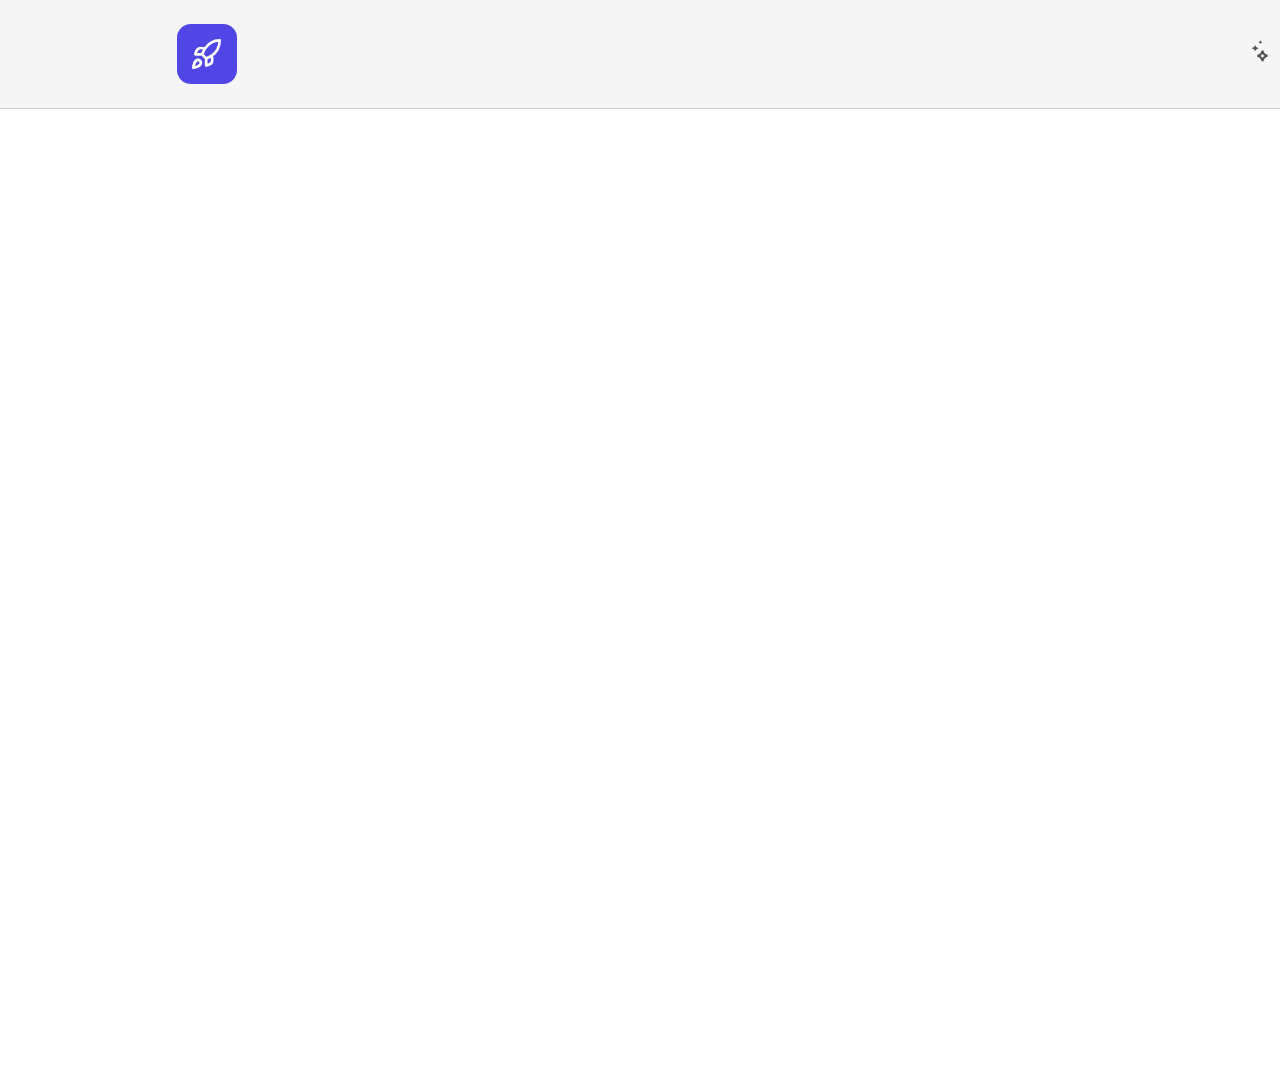
==== index.html @ d8734dab "add navbar" ====
<!DOCTYPE html>
<html lang="en">
    <head>
        <meta charset="UFT-8"/>
        <meta name="viewport" content="width=devuce-width, initial-scale=1.0"/>
        <title>launchpad</title>
        <link rel="stylesheet" href="style.css"/>
    </head>

    <body>
        <nav>
            <div class="nav-left">
                <div class="logo">
                    <img src="assets/logo.svg" alt="logo">
                </div>
            </div>
            <div class="nav-right">
                <a  href="catalog.html" class="browse-link">
                    <img src="assets/Nav icon.svg" alt="">
                   <span>Browse Courses</span></a>

                <!-- logged out -->
                <div class="nav-auth" id="nav-logged-out">
                    <button class="btn-login">Log In</button>
                    <button class="btn-signup">Sign Up</button>
                </div>

                <div class="nav-user" id="nav-logged-in">
                    <a href="#" class="enrolled-link">
                        <img src="assets/Nav icon2.svg" alt="">
                        <span> Enrolled Courses </span>
                    </a>
                    <a href="#" class="profile-icon">
                        <img src="assets/User.svg" alt="profile">
                        <span class="status-dot"></span>
                    </a>
                </div>

            </div>

        </nav>




        <script src="script.js"></script>
    </body>
</html>
---- style.css ----
@import url('https://fonts.googleapis.com/css2?family=Inter:wght@400;500;600;700&display=swap');
* {
    margin:0;
    padding:0;
    box-sizing: border-box;}

body{
    width:  1920px;
    min-height:  1080px;
    font-family: 'Inter';
}

nav {
    width: 1920px;
    background-color: #f5f5f5;
    border-bottom: 1px solid #D1D1D1;
    padding: 24px 177px;
    display: flex;
    justify-content: space-between;
    align-items: center;
    gap: 10px;
}
.nav-left .logo{
    width: 60px;
    height: 60px;
    border-radius: 14px;
    padding: 16px 17px 17px 16px;
    gap: 10px;
    display: flex;
    align-items: center;
    justify-content: center;
    background-color: #4F46E5;
}

.nav-left .logo img{
    width: 29px;
    height: 30px;
}

.nav-right{
    display: flex;
    justify-content: center;
}

.browse-link{
    display: flex;
    flex-direction: row;
    align-items: center;
    width: 220px;
    height: 56px;
    border-radius: 8px;
    padding: 15px;
    gap: 8px;
    text-decoration: none;
    line-height: 1;
}

.browse-link img{
    height: 26px;
    width: 26px;
}

.browse-link span{
    width: 156px;
    font-weight: 500;
    font-size: 20px;
    line-height: 100%;
    letter-spacing: 0%;
    color: #525252;
    white-space: nowrap;
}

.nav-auth{
    display: flex;
    flex-direction: row;
    align-items: center;
    gap: 15px;
    margin-left: 36px;
}

.btn-login {
    display: flex;
    flex-direction: row;
    align-items: center;
    justify-content: center;
    width: 114px;
    height: 60px;
    border-radius: 8px;
    border: 2px solid #958FEF;
    gap: 2px;
    background-color: transparent;
    font-weight: 500;
    font-size: 20px;
    line-height: 100%;
    letter-spacing: 0%;
    color: #4F46E5;
    cursor: pointer;
}

.btn-signup {
    display: flex;
    flex-direction: row;
    align-items: center;
    justify-content: center;
    width: 125px;
    height: 60px;
    border-radius: 8px;
    border: none;
    gap: 10px;
    background-color: #4F46E5;
    font-weight: 500;
    font-size: 20px;
    line-height: 100%;
    letter-spacing: 0%;
    color: white;
    cursor: pointer;
}

#nav-logged-in{
  display: none;
}

.nav-user{
    display: flex;
    flex-direction: row;
    align-items: center;
    gap: 36px;
    margin-left: 8px;
}

.enrolled-link{
    display: flex;
    flex-direction: row;
    align-items: center;
    width: 227px;
    height: 56px;
    border-radius: 8px;
    padding: 16px;
    gap: 8px;
    text-decoration: none;
}

.enrolled-link img{
    width: 26px;
    height: 26px;
}

.enrolled-link span{
    font-weight: 500;
    font-size: 20px;
    line-height: 100%;
    letter-spacing: 0%;
    color: #525252;
    white-space: nowrap;
}

.profile-icon{
    display: flex;
    align-items: center;
    justify-content: center;
    width: 56px;
    height: 56px;
    border-radius: 50%;
    background-color: #EEEDFC;
    position: relative;
    text-decoration: none;
    flex-shrink: 0;
    padding: 0;
}

.profile-icon img{
    width: 38px;
    height: 38px;
}

.status-dot{
    width: 15px;
    height: 15px;
    border-radius: 50%;
    background-color: #F4A316 ;
    border: 2px solid #FFFFFF;
    position: absolute;
    bottom: 0;
    right: 0;
}
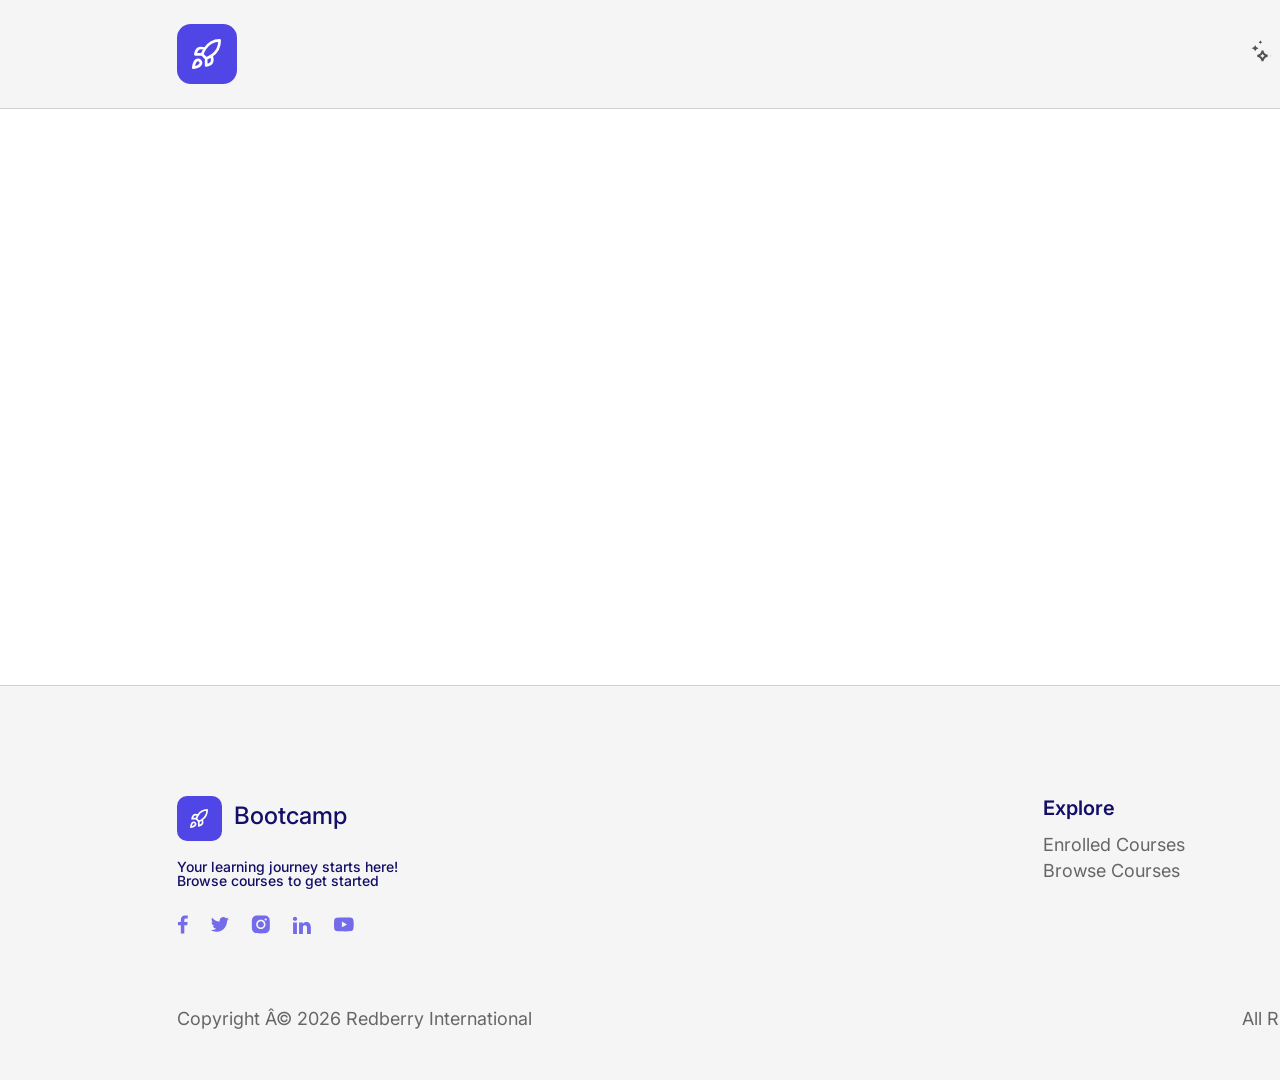
==== commit b5a42d6d: "add footer" ====
--- a/index.html
+++ b/index.html
@@ -10,9 +10,11 @@
     <body>
         <nav>
             <div class="nav-left">
-                <div class="logo">
-                    <img src="assets/logo.svg" alt="logo">
-                </div>
+                <a href="index.html">
+                    <div class="logo">
+                        <img src="assets/logo.svg" alt="logo">
+                    </div>
+                </a>
             </div>
             <div class="nav-right">
                 <a  href="catalog.html" class="browse-link">
@@ -40,6 +42,62 @@
 
         </nav>
 
+        <footer>
+            <div class="footer-wrapper">
+                <div class="footer-top">
+                    <div class="footer-brand">
+                        <div class="footer-brand-top">
+                            <div class="footer-logo">
+                                <div class="logo">
+                                    <img src="assets/logo.svg" alt="logo">
+                                </div>
+                                <span>Bootcamp</span>
+                            </div>
+                            <p>Your learning journey starts here!<br>Browse courses to get started</p>
+                        </div>
+                        <div class="footer-socials">
+                            <a href="#"><img src="assets/Facebook.svg" alt="facebook"></a>
+                            <a href="#"><img src="assets/Twitter.svg" alt="twitter"></a>
+                            <a href="#"><img src="assets/Instagram.svg" alt="instagram"></a>
+                            <a href="#"><img src="assets/LinkedIn.svg" alt="linkedin"></a>
+                            <a href="#"><img src="assets/YouTube.svg" alt="youtube"></a>
+                        </div>
+                    </div>
+                    <div class="footer-links">
+                        <div class="footer-column">
+                            <h4>Explore</h4>
+                            <div class="footer-column-links">
+                                <a href="#">Enrolled Courses</a>
+                                <a href="catalog.html">Browse Courses</a>
+                            </div>
+                        </div>
+                        <div class="footer-column">
+                            <h4>Account</h4> 
+                            <div class="footer-column-links">
+                                <a href="#">My Profile</a>
+                            </div>
+                        </div>
+                        <div class="footer-column">
+                            <h4>Contact</h4>
+                            <div class="footer-column-info">
+                                <p><img src="assets/envelope.svg">contact@company.com</p>
+                                <p><img src="assets/phone.svg">(+995) 551 111 222</p>
+                                <p><img src="assets/location.svg">Aghmashenebeli St.115</p>
+                            </div>
+                        </div>
+                    </div> 
+                </div>
+                <div class="footer-bottom">
+                    <p class="footer-bottom-left">Copyright © 2026 Redberry International</p>
+                    <div class="footer-bottom-right">
+                        <span>All Rights Reserved</span> |
+                        <a href="#">Terms and Conditions</a> |
+                        <a href="#">Privacy Policy</a>
+                    </div>
+                </div>
+            </div>
+        </footer>
+
 
 
 
--- a/style.css
+++ b/style.css
@@ -8,6 +8,9 @@
     width:  1920px;
     min-height:  1080px;
     font-family: 'Inter';
+    display: flex;
+    flex-direction: column;
+    justify-content: space-between;
 }
 
 nav {
@@ -182,4 +185,207 @@
     position: absolute;
     bottom: 0;
     right: 0;
-}+}
+
+footer{
+    width: 1920px;
+    min-height: 334px;
+    padding: 30px 30.5px;
+    background-color: #f5f5f5;
+    display: flex;
+    flex-direction: column;
+    border-top: 1px solid #D1D1D1;
+}
+
+.footer-wrapper{
+    width: 1566px;
+    min-height: 334px;
+    padding: 80px 0 20px 0;
+    gap: 74px;
+    display: flex;
+    flex-direction: column;
+    margin: 0 auto;
+}
+
+
+
+.footer-top{
+    width: 1566px;
+    display: flex;
+    flex-direction: row;
+    justify-content: space-between;
+    align-items: flex-start;
+}
+
+.footer-brand{
+    width: 310.36px;
+    display: flex;
+    flex-direction: column;
+    gap: 24px;
+}
+
+.footer-brand-top{
+    width: 310.36px;
+    display: flex;
+    flex-direction: column;
+    gap: 16px;
+}
+
+.footer-logo{
+    display: flex;
+    flex-direction: row;
+    align-items: center;
+    width: 174px;
+    height: 45px;
+    gap: 12px;
+}
+
+.footer-logo .logo{
+    width: 45px;
+    height: 45px;
+    border-radius: 10px;
+    padding: 16px 17px 17px 16px;
+    display: flex;
+    align-items: center;
+    justify-content: center;
+    flex-shrink: 0;
+    background-color: #4F46E5;
+}
+.footer-logo .logo img{
+    width: 18.37px;
+    height: 19px;
+}
+
+.footer-logo span{
+    width: 117px;
+    height: 29px;
+    font-weight: 500;
+    font-size: 24px;
+    line-height: 100%;
+    letter-spacing: 0%;
+    color: #130E67;
+    white-space: nowrap;
+}
+
+.footer-brand-top p{
+    width: 310.36px;
+    height: 34px;
+    font-weight: 500;
+    font-size: 14px;
+    line-height: 100%;
+    letter-spacing: 0%;
+    color: #130E67;
+    display: flex;
+    align-items: center;
+}
+
+.footer-socials{
+    display: flex;
+    flex-direction: row;
+    align-items: center;
+    width: 177px;   
+    height: 19px;
+    gap: 22px;
+}
+.footer-socials a img{
+    display: block;
+}
+
+.footer-socials a:nth-child(1) img{width:11px; height: 19px;}
+.footer-socials a:nth-child(2) img{width:19px; height: 15px;}
+.footer-socials a:nth-child(3) img{width:19px; height: 19px;}
+.footer-socials a:nth-child(4) img{width:19px; height: 18px;}
+.footer-socials a:nth-child(5) img{width:21px; height: 15px;}
+
+.footer-links{
+    display: flex;
+    flex-direction: row;
+    width: 700px;
+    height: 130px;
+    gap: 120px;
+}
+
+.footer-column{
+    display: flex;
+    flex-direction: column;
+    gap: 16px;
+}
+
+.footer-column:nth-child(1) {width: 144px; height: 92px;}
+.footer-column:nth-child(2) {width: 186px; height: 62px;}
+.footer-column:nth-child(1) {width: 230px; height: 130px;}
+
+.footer-column h4{
+    font-weight: 600;
+    font-size: 20px;
+    line-height: 24px;
+    letter-spacing: 0%;
+    color: #130E67;
+}
+.footer-column-links{
+    display: flex;
+    flex-direction: column;
+    gap: 8px;
+}
+.footer-column a{
+    font-weight: 400;
+    font-size: 18px;
+    line-height: 100%;
+    letter-spacing: 0%;
+    text-align: center;
+    text-decoration: none;
+    color: #666666;
+    display: flex;
+    white-space: nowrap;
+}
+.footer-column-info{
+    display: flex;
+    flex-direction: column;
+    gap: 10px;
+}
+.footer-column-info p{
+    display: flex;
+    flex-direction: row;
+    align-items: center;
+    gap: 6px;
+    font-weight: 400;
+    font-size: 18px;
+    line-height: 100%;
+    letter-spacing: 0%;
+    color: #666666;
+}
+.footer-column-info p:nth-child(1) img{width: 24px; height: 24px;}
+.footer-column-info p:nth-child(2) img{width: 22px; height: 22px;}
+.footer-column-info p:nth-child(3) img{width: 24px; height: 24px;}
+
+.footer-bottom{
+    width: 1566px;
+    height: 22px;
+    display: flex;
+    flex-direction: row;
+    justify-content: space-between;
+    align-items: center;
+}
+
+.footer-bottom-left{
+    width: 601.41px;
+    height: 22px;
+    font-weight: 400;
+    font-size: 18px;
+    letter-spacing: 0%;
+    color: #666666;
+}
+.footer-bottom-right{
+    width: 859.16px;
+    height: 22px;
+    font-weight: 400;
+    font-size: 18px;
+    letter-spacing: 0%;
+    color: #666666;
+    text-align: right;
+    padding-right: 10px;
+}
+.footer-bottom-right a{
+    color: #4F46E5;
+    text-decoration: none;
+}
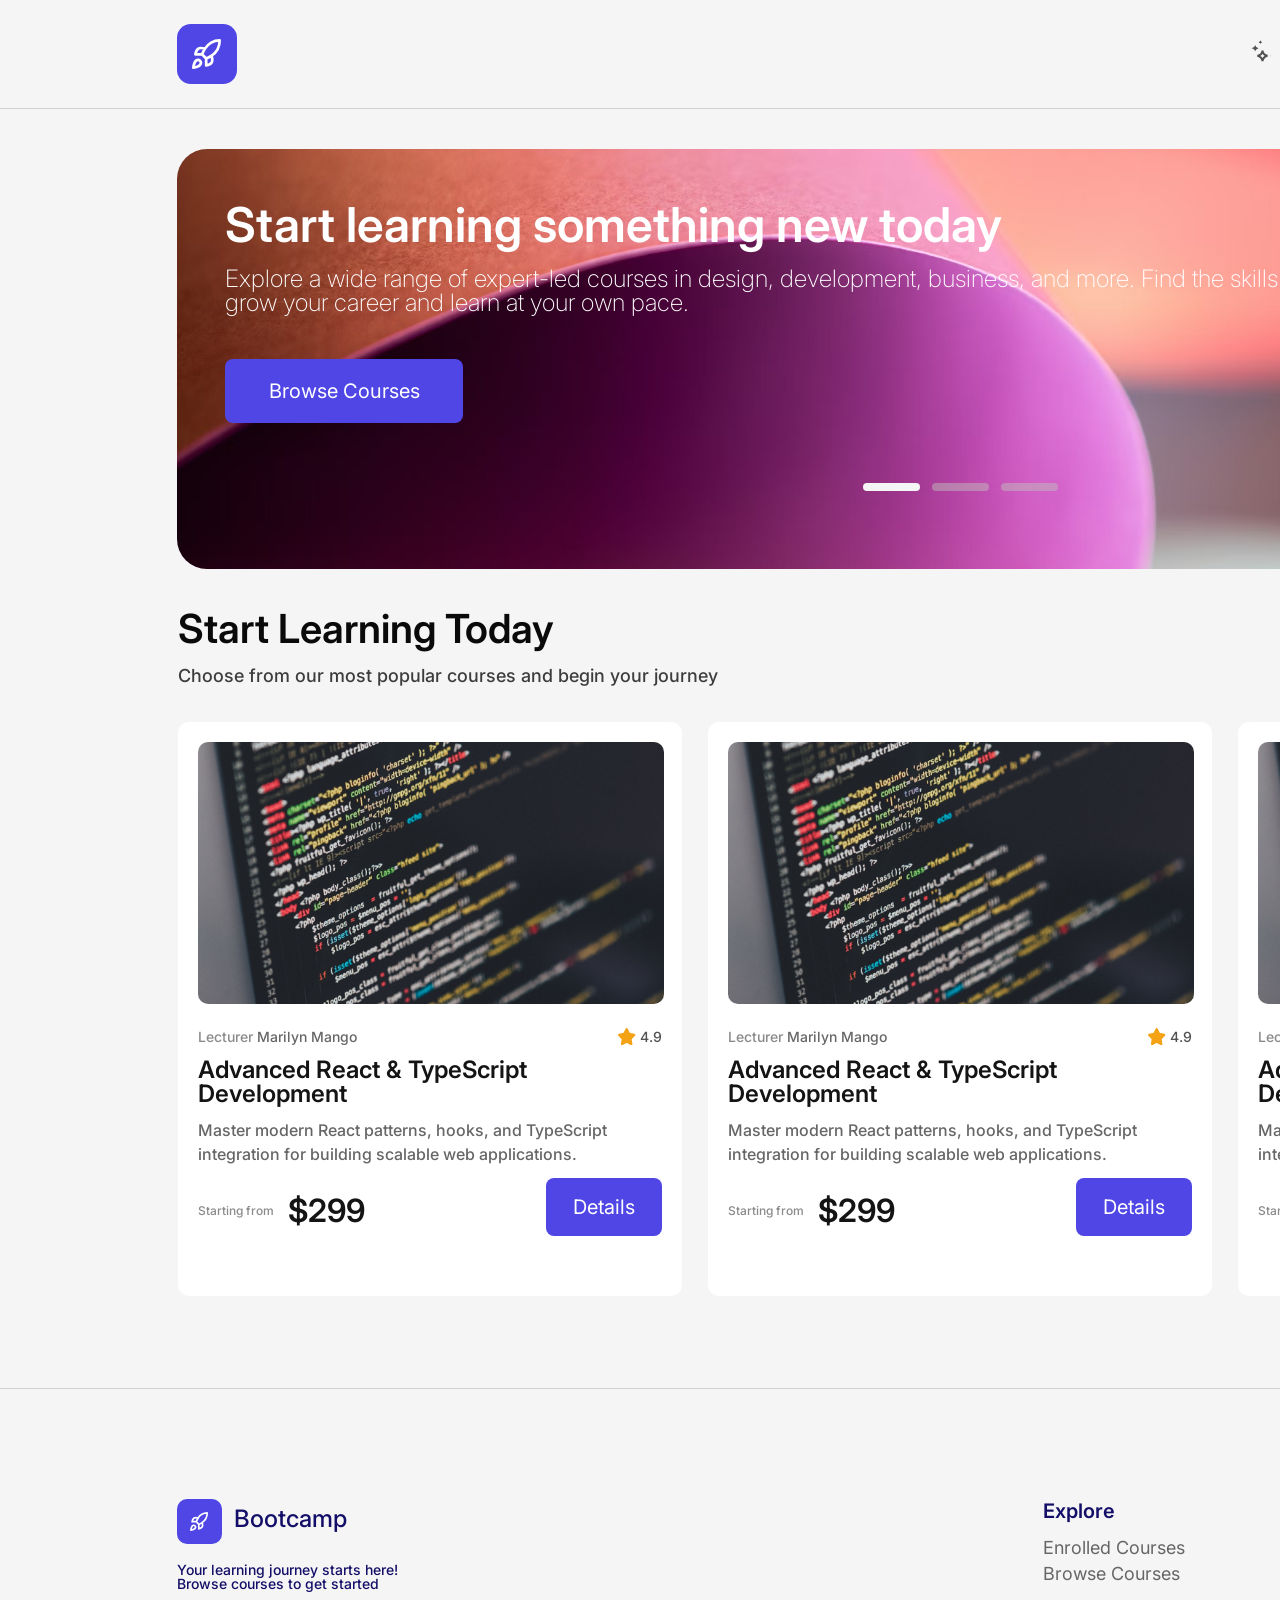
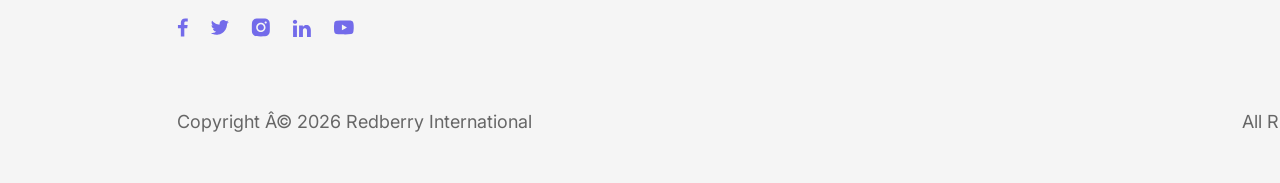
==== commit 8d9dfb48: "add hero slider and course cards" ====
--- a/index.html
+++ b/index.html
@@ -2,7 +2,7 @@
 <html lang="en">
     <head>
         <meta charset="UFT-8"/>
-        <meta name="viewport" content="width=devuce-width, initial-scale=1.0"/>
+        <meta name="viewport" content="width=device-width, initial-scale=1.0"/>
         <title>launchpad</title>
         <link rel="stylesheet" href="style.css"/>
     </head>
@@ -42,6 +42,135 @@
 
         </nav>
 
+        <main>
+            <div class="hero-slider">
+                <div class="slide active" style="background-image: url('assets/slide1.png');">
+                    <div class="slide-content">
+                        <h2>Start learning something new today</h2>
+                        <p>Explore a wide range of expert-led courses in design, development, business, and more. Find the skills you need to grow your career and learn at your own pace.</p>
+                        <a href="catalog.html" class="slide-btn">Browse Courses</a>
+                    </div>
+                </div>
+                <div class="slide" style="background-image: url('assets/slide2.png'); background-position: center 31.5%;">
+                    <div class="slide-content">
+                    <h2>Pick up where you left off</h2>
+                    <p>Your learning journey is already in progress. Continue your enrolled courses, track your progress, and stay on track toward completing your goals.</p>
+                    <a href="#" class="slide-btn">Start Learning</a>
+                </div>
+                </div>
+                <div class="slide" style="background-image: url('assets/slide3.png'); background-position: center 16%;">
+                    <div class="slide-content">
+                        <h2>Learn together, grow faster</h2>
+                        <p>Join a community of learners, connect with instructors, and stay motivated as you build new skills and advance your knowledge.</p>
+                        <a href="#" class="slide-btn" style="font-size: 24px;">Learn More</a>
+                    </div>
+                </div>
+                <div class="slider-arrows">
+                    <button class="slider-arrow left disabled">
+                        <img src="assets/ArrowleftDisabled.svg" alt="previous">
+                    </button>
+                    <button class="slider-arrow right">
+                        <img src="assets/ArrowrightActive.svg" alt="next">
+                    </button>
+                </div>
+                <div class="slider-dots">
+                    <span class="dot active"></span>
+                    <span class="dot"></span>
+                    <span class="dot"></span>
+                </div>
+            </div>
+
+            <div class="start-learning">
+                <div class="section-header">
+                    <h2>Start Learning Today</h2>
+                    <p>Choose from our most popular courses and begin your journey</p>
+                </div>
+                <div class="course-cards">
+                    <div class="course-card">
+                        <div class="course-card-image">
+                            <img src="assets/course1.jpg" alt="course">
+                        </div>
+                        <div class="course-card-info">
+                            <div class="course-card-top">
+                                <span class="course-instructor">
+                                    <span class="lecturer-label">Lecturer</span>
+                                    <span class="lecturer-name">Marilyn Mango</span>
+                                </span>
+                                <div class="course-rating">
+                                    <img src="assets/union.svg" alt="rating">
+                                    <span>4.9</span>
+                                </div>
+                            </div>
+                            <h3 class="course-title">Advanced React & TypeScript Development</h3>
+                            <p class="course-description">Master modern React patterns, hooks, and TypeScript integration for building scalable web applications.</p>
+                            <div class="course-card-bottom">
+                                <div class="course-price-wrapper">
+                                    <span class="course-price-label">Starting from</span>
+                                    <span class="course-price">$299</span>
+                                </div>
+                                <a href="course.html" class="btn-details">Details</a>
+                            </div>
+                        </div>
+                    </div>
+                    <div class="course-card">
+                        <div class="course-card-image">
+                            <img src="assets/course1.jpg" alt="course">
+                        </div>
+                        <div class="course-card-info">
+                            <div class="course-card-top">
+                                <span class="course-instructor">
+                                    <span class="lecturer-label">Lecturer</span>
+                                    <span class="lecturer-name">Marilyn Mango</span>
+                                </span>
+                                <div class="course-rating">
+                                    <img src="assets/union.svg" alt="rating">
+                                    <span>4.9</span>
+                                </div>
+                            </div>
+                            <h3 class="course-title">Advanced React & TypeScript Development</h3>
+                            <p class="course-description">Master modern React patterns, hooks, and TypeScript integration for building scalable web applications.</p>
+                            <div class="course-card-bottom">
+                                <div class="course-price-wrapper">
+                                    <span class="course-price-label">Starting from</span>
+                                    <span class="course-price">$299</span>
+                                </div>
+                                <a href="course.html" class="btn-details">Details</a>
+                            </div>
+                        </div>
+                    </div>
+                    <div class="course-card">
+                        <div class="course-card-image">
+                            <img src="assets/course1.jpg" alt="course">
+                        </div>
+                        <div class="course-card-info">
+                            <div class="course-card-top">
+                                <span class="course-instructor">
+                                    <span class="lecturer-label">Lecturer</span>
+                                    <span class="lecturer-name">Marilyn Mango</span>
+                                </span>
+                                <div class="course-rating">
+                                    <img src="assets/union.svg" alt="rating">
+                                    <span>4.9</span>
+                                </div>
+                            </div>
+                            <h3 class="course-title">Advanced React & TypeScript Development</h3>
+                            <p class="course-description">Master modern React patterns, hooks, and TypeScript integration for building scalable web applications.</p>
+                            <div class="course-card-bottom">
+                                <div class="course-price-wrapper">
+                                    <span class="course-price-label">Starting from</span>
+                                    <span class="course-price">$299</span>
+                                </div>
+                                <a href="course.html" class="btn-details">Details</a>
+                            </div>
+                        </div>
+                    </div>
+                </div>
+            </div>
+            
+        </main>
+
+
+
         <footer>
             <div class="footer-wrapper">
                 <div class="footer-top">
--- a/style.css
+++ b/style.css
@@ -1,4 +1,4 @@
-@import url('https://fonts.googleapis.com/css2?family=Inter:wght@400;500;600;700&display=swap');
+@import url('https://fonts.googleapis.com/css2?family=Inter:wght@200;300;400;500;600;700&display=swap');
 * {
     margin:0;
     padding:0;
@@ -389,3 +389,355 @@
     color: #4F46E5;
     text-decoration: none;
 }
+
+main {
+    display: flex;
+    flex-direction: column;
+    align-items: center;
+    padding: 40px 0;
+    flex: 1;
+    background-color: #F5F5F5;
+}
+
+.hero-slider {
+    width: 1566px;
+    height: 420px;
+    border-radius: 30px;
+    background-color: #FFFFFF;
+    position: relative;
+    overflow: hidden;
+    cursor: default;
+}
+
+.slider-arrows {
+    position: absolute;
+    top: 311px;
+    left: 1386px;
+    display: flex;
+    flex-direction: row;
+    gap: 24px;
+    width: 132px;
+    height: 54px;
+}
+
+.slider-arrow {
+    cursor: pointer;
+    width: 54px;
+    height: 54px;
+    border-radius: 50%;
+    border: none;
+    display: flex;
+    align-items: center;
+    justify-content: center;
+    background-color: transparent;
+    flex-shrink: 0;
+    padding: 0;
+    position: relative;
+    background-color: rgba(0,0,0,0.001);
+}
+
+.slider-arrow img {
+    width: 54px;
+    height: 54px;
+    display: inline-block;
+    pointer-events: none;
+}
+
+.slider-arrow.active {
+    color: #FFFFFF;
+}
+.slider-arrow.disabled {
+    pointer-events: none;
+}
+
+.slider-dots {
+    position: absolute;
+    top: 334px;
+    left: 0;
+    right: 0;
+    display: flex;
+    flex-direction: row;
+    justify-content: center;
+    gap: 12px;
+    height: 8px;
+}
+
+.dot {
+    width: 57px;
+    height: 8px;
+    border-radius: 999px;
+    background-color: #C1BCBC80;
+    cursor: pointer;
+}
+
+.dot.active {
+    background-color: #F5F5F5;
+}
+
+.slide {
+    position: absolute;
+    top: 0;
+    left: 0;
+    width: 100%;
+    height: 100%;
+    display: none;
+    padding: 48px;
+    background-size: cover;
+    background-position: center;
+}
+
+.slide.active {
+    display: flex;
+    flex-direction: column;
+    gap: 12px;
+}
+
+.slide-content {
+    display: flex;
+    flex-direction: column;
+    width: 1470px;
+    gap: 14px;
+}
+
+.slide h2 {
+    width: 1470px;
+    height: 56px;
+    font-weight: 600;
+    font-size: 48px;
+    line-height: 56px;
+    letter-spacing: -0.5%;
+    color: #FFFFFF;
+}
+
+.slide p {
+    width: 1218px;
+    height: 58px;
+    font-weight: 200;
+    font-size: 24px;
+    line-height: 100%;
+    letter-spacing: 0%;
+    color: #FFFFFF;
+}
+
+.slide-btn {
+    display: flex;
+    flex-direction: row;
+    align-items: center;
+    justify-content: center;
+    width: 238px;
+    height: 64px;
+    border-radius: 8px;
+    padding: 17px 25px;
+    margin-top: 20px;
+    gap: 10px;
+    background-color: #4F46E5;
+    border: none;
+    font-weight: 400;
+    font-size: 20px;
+    line-height: 100%;
+    color: #FFFFFF;
+    cursor: pointer;
+    text-decoration: none;
+}
+
+.start-learning {
+    width: 1566px;
+    height: 739px;
+    display: flex;
+    flex-direction: column;
+    gap: 32px;
+    margin-top: 40px;
+}
+
+.section-header {
+    width: 1566px;
+    display: flex;
+    flex-direction: column;
+    padding-left: 1px;
+    gap: 10px;
+}
+
+.section-header h2 {
+    height: 48px;
+    font-weight: 600;
+    font-size: 40px;
+    line-height: 100%;
+    letter-spacing: 0%;
+    color: #0A0A0A;
+}
+
+.section-header p {
+    width: 538px;
+    height: 22px;
+    font-weight: 500;
+    font-size: 18px;
+    line-height: 100%;
+    letter-spacing: 0%;
+    color: #3D3D3D;
+    white-space: nowrap;
+}
+
+.course-cards {
+    display: flex;
+    flex-direction: row;
+    gap: 24px;
+}
+
+.course-card {
+    width: 506px;
+    height: 576px;
+    border-radius: 12px;
+    border: 1px solid #F5F5F5;
+    padding: 20px;
+    gap: 24px;
+    background-color: #FFFFFF;
+    display: flex;
+    flex-direction: column;
+    box-sizing: border-box;
+}
+
+.course-card-image {
+    width: 466px;
+    height: 262px;
+    border-radius: 10px;
+    overflow: hidden;
+    flex-shrink: 0;
+}
+
+.course-card-image img {
+    width: 100%;
+    height: 100%;
+    object-fit: cover;
+}
+.course-card-info {
+    display: flex;
+    flex-direction: column;
+    width: 100%;
+    gap: 12px;
+}
+
+.course-card-top {
+    display: flex;
+    flex-direction: row;
+    align-items: center;
+    justify-content: space-between;
+}
+
+.course-instructor {
+    font-weight: 500;
+    font-size: 14px;
+    line-height: 100%;
+    letter-spacing: 0%;
+}
+
+.course-instructor .lecturer-label {
+    color: #8A8A8A;
+}
+
+.course-instructor .lecturer-name {
+    color: #666666;
+}
+
+.course-rating {
+    display: flex;
+    flex-direction: row;
+    align-items: center;
+    gap: 4px;
+}
+
+.course-rating img {
+    width: 18px;
+    height: 18px;
+    flex-direction: row;
+    align-items: center;
+    gap: 4px;
+}
+
+.course-rating span {
+    width: 22px;
+    height: 17px;
+    font-weight: 500;
+    font-size: 14px;
+    line-height: 100%;
+    letter-spacing: 0%;
+    color: #525252;
+    display: flex;
+    align-items: center;
+}
+
+.course-title {
+    width: 455px;
+    font-weight: 600;
+    font-size: 24px;
+    line-height: 100%;
+    letter-spacing: 0%;
+    color: #141414;
+}
+
+.course-description {
+    width: 412px;
+    font-weight: 500;
+    font-size: 16px;
+    line-height: 24px;
+    letter-spacing: 0%;
+    color: #666666;
+}
+
+.course-card-bottom {
+    display: flex;
+    flex-direction: row;
+    align-items: center;
+    justify-content: space-between;
+    width: 100%;
+    height: 58px;
+}
+
+.course-price-wrapper {
+    display: flex;
+    flex-direction: row;
+    align-items: flex-end;
+    gap: 8px;
+    width: 167px;
+    height: 39px;
+}
+
+.course-price-label {
+    width: 76px;
+    height: 15px;
+    font-weight: 500;
+    font-size: 12px;
+    line-height: 100%;
+    letter-spacing: 0%;
+    color: #8A8A8A;
+    margin-bottom: 7px;
+}
+
+.course-price {
+    width: 83px;
+    font-weight: 600;
+    font-size: 32px;
+    line-height: 100%;
+    letter-spacing: 0%;
+    text-align: right;
+    color: #141414;
+}
+
+.btn-details {
+    display: flex;
+    flex-direction: row;
+    align-items: center;
+    justify-content: center;
+    width: 116px;
+    height: 58px;
+    border-radius: 8px;
+    padding: 17px 25px;
+    background-color: #4F46E5;
+    border: none;
+    font-weight: 400;
+    font-size: 20px;
+    line-height: 100%;
+    letter-spacing: 0%;
+    color: #FFFFFF;
+    cursor: pointer;
+    text-decoration: none;
+}
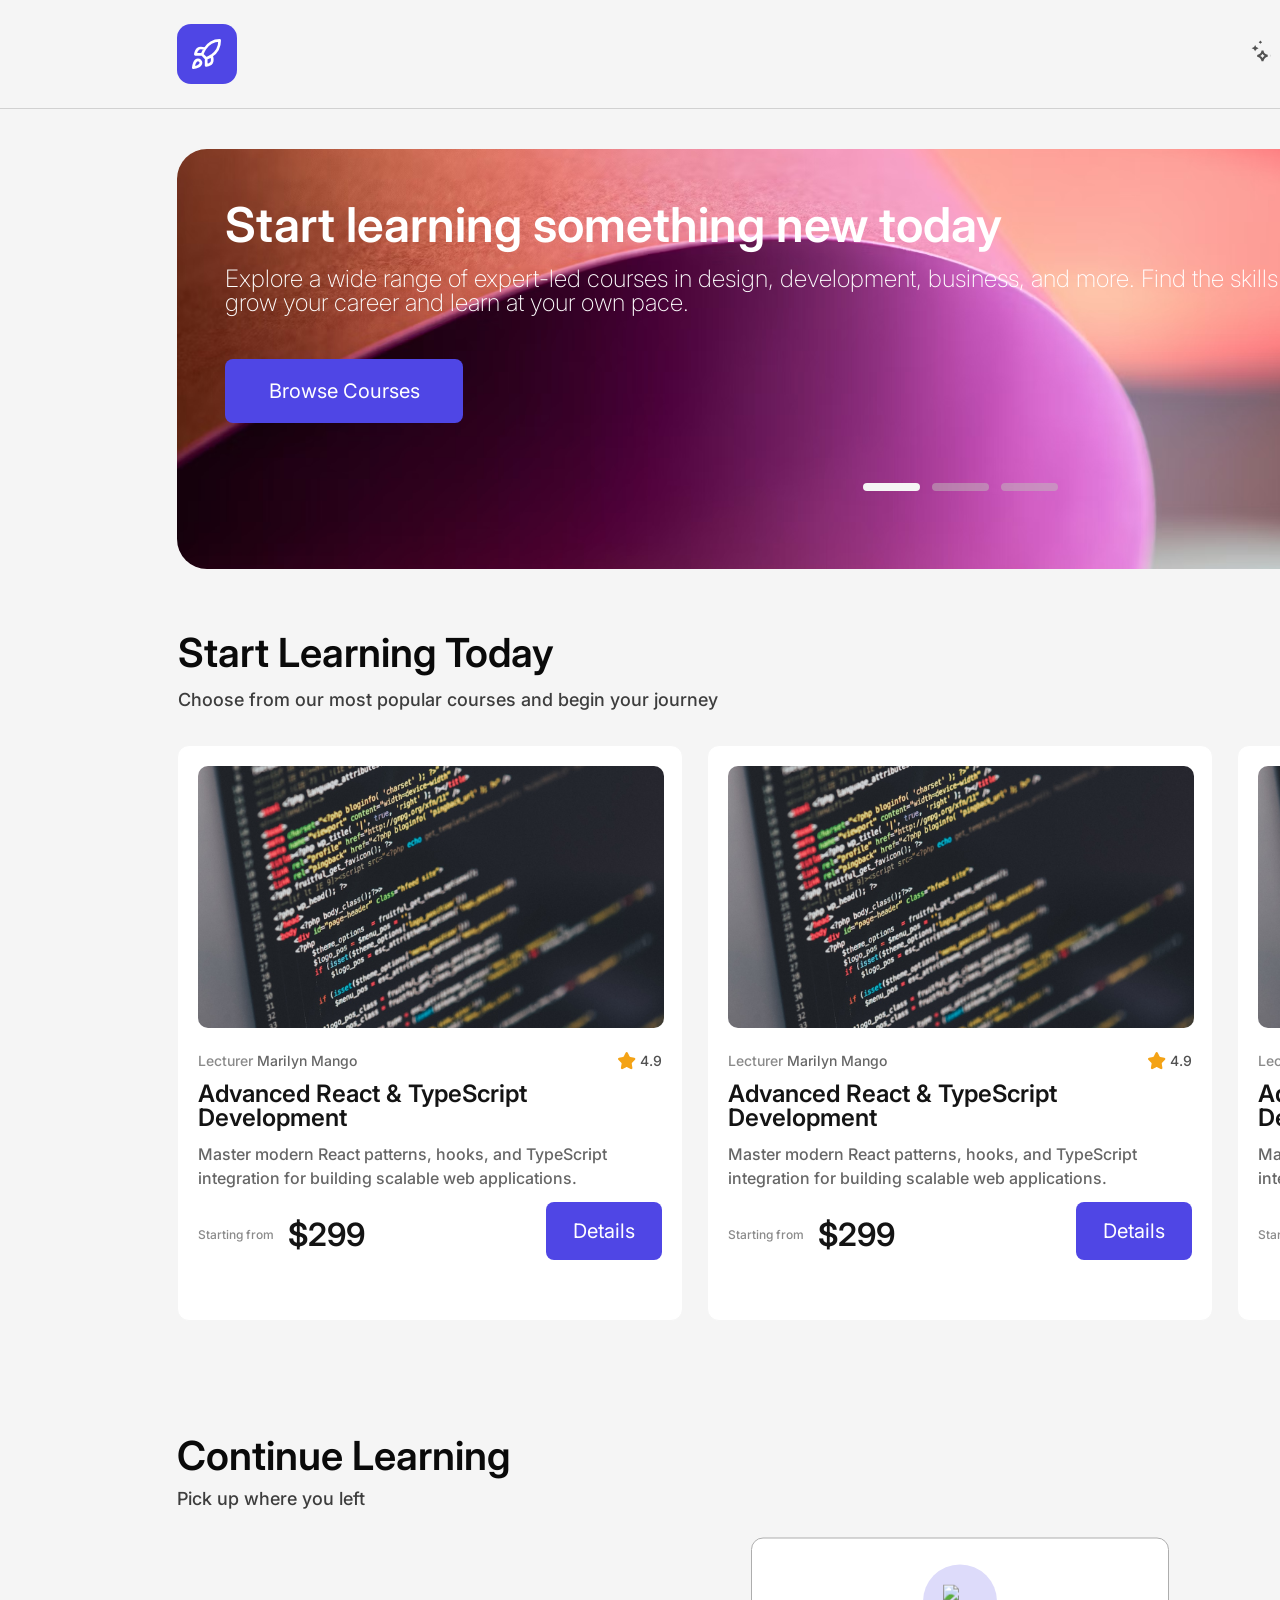
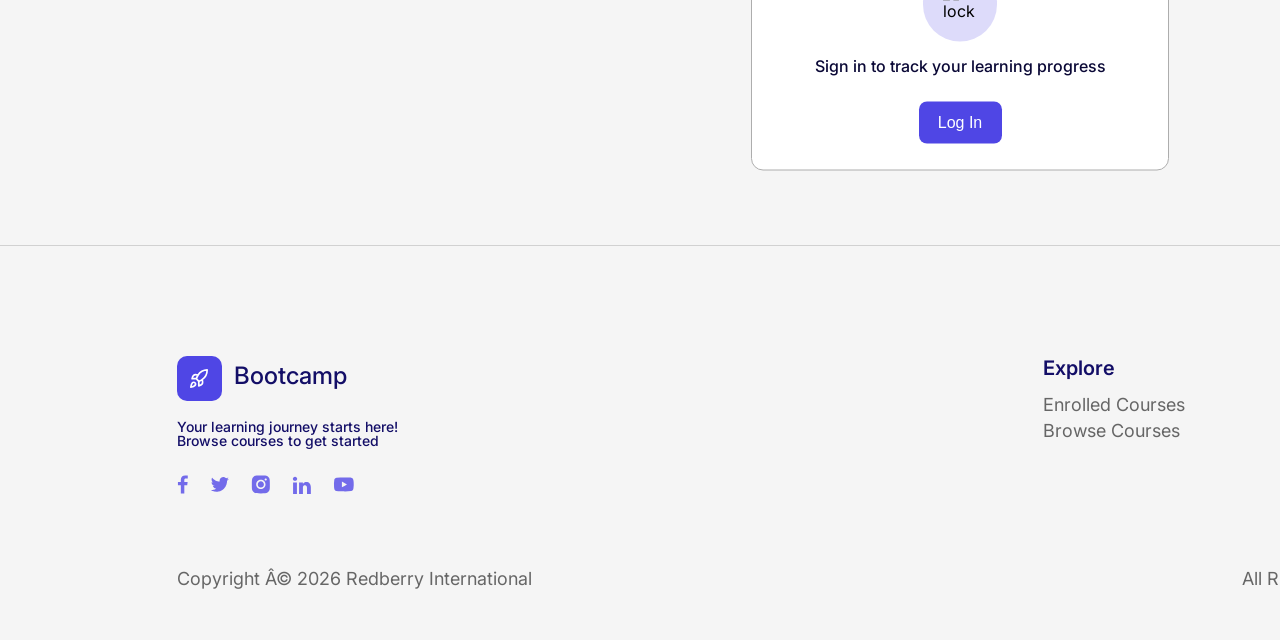
==== commit 1f741c11: "add continue learning section" ====
--- a/index.html
+++ b/index.html
@@ -66,12 +66,8 @@
                     </div>
                 </div>
                 <div class="slider-arrows">
-                    <button class="slider-arrow left disabled">
-                        <img src="assets/ArrowleftDisabled.svg" alt="previous">
-                    </button>
-                    <button class="slider-arrow right">
-                        <img src="assets/ArrowrightActive.svg" alt="next">
-                    </button>
+                    <button class="slider-arrow left disabled"></button>
+                    <button class="slider-arrow right"></button>
                 </div>
                 <div class="slider-dots">
                     <span class="dot active"></span>
@@ -79,6 +75,7 @@
                     <span class="dot"></span>
                 </div>
             </div>
+
 
             <div class="start-learning">
                 <div class="section-header">
@@ -166,6 +163,122 @@
                     </div>
                 </div>
             </div>
+
+
+            <div class="continue-learning-logged-out">
+                <div class="continue-learning-header">
+                    <div class="continue-learning-header-text">
+                        <h2>Continue Learning</h2>
+                        <p>Pick up where you left</p>
+                    </div>
+                    <a href="#" class="see-all">See All</a>
+                </div>
+                <div class="continue-learning-cards">
+                    <div class="continue-learning-cards-b">
+                        <div class="continue-learning-card">
+                            <div class="continue-learning-card-top">
+                                <div class="continue-learning-card-image">
+                                    <img src="assets/scourse1.png" alt="course">
+                                </div>
+                                <div class="continue-learning-card-info">
+                                    <div class="continue-learning-card-info-top">
+                                        <span class="continue-learning-instructor">
+                                            <span class="lecturer-label">Lecturer </span>
+                                            <span class="lecturer-name">Marilyn Mango</span>
+                                        </span>
+                                        <div class="course-rating">
+                                            <img src="assets/union.svg" alt="rating">
+                                            <span>4.9</span>
+                                        </div>
+                                    </div>
+                                    <h3 class="continue-learning-title">Advanced React & TypeScript Development</h3>
+                                </div>
+                            </div>
+                            <div class="continue-learning-card-bottom">
+                                <div class="continue-learning-progress-wrapper">
+                                    <span class="continue-learning-progress-text">65% Complete</span>
+                                    <div class="progress-bar-wrapper">
+                                        <div class="progress-bar"></div>
+                                    </div>
+                                </div>
+                                <a href="course.html" class="btn-view">View</a>
+                            </div>
+                        </div>
+                        <div class="continue-learning-card">
+                            <div class="continue-learning-card-top">
+                                <div class="continue-learning-card-image">
+                                    <img src="assets/scourse1.png" alt="course">
+                                </div>
+                                <div class="continue-learning-card-info">
+                                    <div class="continue-learning-card-info-top">
+                                        <span class="continue-learning-instructor">
+                                            <span class="lecturer-label">Lecturer </span>
+                                            <span class="lecturer-name">Marilyn Mango</span>
+                                        </span>
+                                        <div class="course-rating">
+                                            <img src="assets/union.svg" alt="rating">
+                                            <span>4.9</span>
+                                        </div>
+                                    </div>
+                                    <h3 class="continue-learning-title">Advanced React & TypeScript Development</h3>
+                                </div>
+                            </div>
+                            <div class="continue-learning-card-bottom">
+                                <div class="continue-learning-progress-wrapper">
+                                    <span class="continue-learning-progress-text">65% Complete</span>
+                                    <div class="progress-bar-wrapper">
+                                        <div class="progress-bar"></div>
+                                    </div>
+                                </div>
+                                <a href="course.html" class="btn-view">View</a>
+                            </div>
+                        </div>
+                        <div class="continue-learning-card">
+                            <div class="continue-learning-card-top">
+                                <div class="continue-learning-card-image">
+                                    <img src="assets/scourse1.png" alt="course">
+                                </div>
+                                <div class="continue-learning-card-info">
+                                    <div class="continue-learning-card-info-top">
+                                        <span class="continue-learning-instructor">
+                                            <span class="lecturer-label">Lecturer </span>
+                                            <span class="lecturer-name">Marilyn Mango</span>
+                                        </span>
+                                        <div class="course-rating">
+                                            <img src="assets/union.svg" alt="rating">
+                                            <span>4.9</span>
+                                        </div>
+                                    </div>
+                                    <h3 class="continue-learning-title">Advanced React & TypeScript Development</h3>
+                                </div>
+                            </div>
+                            <div class="continue-learning-card-bottom">
+                                <div class="continue-learning-progress-wrapper">
+                                    <span class="continue-learning-progress-text">65% Complete</span>
+                                    <div class="progress-bar-wrapper">
+                                        <div class="progress-bar"></div>
+                                    </div>
+                                </div>
+                                <a href="course.html" class="btn-view">View</a>
+                            </div>
+                        </div>
+                    </div>
+                    <div class="login-prompt">
+                        <div class="login-prompt-inner">
+                            <div class="login-prompt-top">
+                                <div class="login-prompt-icon">
+                                    <img src="assets/lock.svg" alt="lock">
+                                </div>
+                                <p class="login-prompt-text">Sign in to track your learning progress</p>
+                            </div>
+                            <button class="btn-login-prompt">Log In</button>
+                        </div>
+                    </div>
+                </div>
+            </div>
+
+
+            
             
         </main>
 
--- a/style.css
+++ b/style.css
@@ -397,6 +397,7 @@
     padding: 40px 0;
     flex: 1;
     background-color: #F5F5F5;
+    gap: 64px;
 }
 
 .hero-slider {
@@ -418,36 +419,36 @@
     gap: 24px;
     width: 132px;
     height: 54px;
+    z-index: 10;
 }
 
 .slider-arrow {
-    cursor: pointer;
     width: 54px;
     height: 54px;
     border-radius: 50%;
     border: none;
-    display: flex;
-    align-items: center;
-    justify-content: center;
+    cursor: pointer;
     background-color: transparent;
     flex-shrink: 0;
     padding: 0;
-    position: relative;
-    background-color: rgba(0,0,0,0.001);
-}
-
-.slider-arrow img {
-    width: 54px;
-    height: 54px;
-    display: inline-block;
-    pointer-events: none;
-}
-
-.slider-arrow.active {
-    color: #FFFFFF;
-}
+}
+
 .slider-arrow.disabled {
     pointer-events: none;
+}
+
+.slider-arrow.left {
+    background-image: url('assets/ArrowleftDisabled.svg');
+    background-size: contain;
+    background-repeat: no-repeat;
+    background-position: center;
+}
+
+.slider-arrow.right {
+    background-image: url('assets/ArrowrightActive.svg');
+    background-size: contain;
+    background-repeat: no-repeat;
+    background-position: center;
 }
 
 .slider-dots {
@@ -546,7 +547,6 @@
     display: flex;
     flex-direction: column;
     gap: 32px;
-    margin-top: 40px;
 }
 
 .section-header {
@@ -741,3 +741,327 @@
     cursor: pointer;
     text-decoration: none;
 }
+
+
+
+.continue-learning-logged-out {
+    width: 1566px;
+    height: 369px;
+    display: flex;
+    flex-direction: column;
+    gap: 32px;
+    position: relative;
+}
+
+.continue-learning-logged-in {
+    width: 1566px;
+    display: flex;
+    flex-direction: column;
+    gap: 32px;
+}
+
+.continue-learning-header h2 {
+    height: 48px;
+    font-weight: 600;
+    font-size: 40px;
+    line-height: 100%;
+    letter-spacing: 0%;
+    color: #0A0A0A;
+}
+
+.continue-learning-header p {
+    width: 538px;
+    height: 22px;
+    font-weight: 500;
+    font-size: 18px;
+    line-height: 100%;
+    letter-spacing: 0%;
+    color: #3D3D3D;
+    white-space: nowrap;
+}
+
+.continue-learning-header {
+    width: 1566px;
+    height: 76px;
+    display: flex;
+    flex-direction: row;
+    align-items: flex-end;
+    justify-content: space-between;
+    padding-top: 28px;
+}
+
+.continue-learning-header-text {
+    display: flex;
+    flex-direction: column;
+    gap: 6px;
+}
+
+.see-all {
+    align-self: flex-end;
+    font-weight: 500;
+    font-size: 20px;
+    line-height: 100%;
+    letter-spacing: 0%;
+    text-decoration: underline;
+    text-underline-offset: 3px;
+    color: #4F46E5;
+}
+
+.continue-learning-cards-b {
+    display: flex;
+    flex-direction: row;
+    gap: 24px;
+    filter: blur(8px);
+    pointer-events: none;
+}
+
+
+.continue-learning-cards {
+    display: flex;
+    flex-direction: row;
+    gap: 24px;
+    width: 1566px;
+    height: 219px;
+    position: relative;
+}
+
+.continue-learning-card {
+    width: 506px;
+    height: 219px;
+    border-radius: 12px;
+    padding: 20px;
+    gap: 8px;
+    display: flex;
+    flex-direction: column;
+    background-color: #FFFFFF;
+}
+
+.continue-learning-card-top {
+    display: flex;
+    flex-direction: row;
+    width: 466px;
+    height: 123px;
+    gap: 16px;
+    opacity: 0.76;
+}
+
+.continue-learning-card-image {
+    width: 140px;
+    height: 123px;
+    max-width: 140px;
+    border-radius: 12px;
+    overflow: hidden;
+    flex-shrink: 0;
+}
+
+.continue-learning-card-image img {
+    width: 100%;
+    height: 100%;
+    object-fit: cover;
+}
+
+.continue-learning-card-info {
+    display: flex;
+    flex-direction: column;
+    width: 326px;
+    height: 123px;
+    padding: 0 4px 0 0;
+    gap: 9px;
+}
+
+.continue-learning-card-info-top {
+    display: flex;
+    flex-direction: row;
+    align-items: center;
+    justify-content: space-between;
+    width: 100%;
+}
+
+.continue-learning-instructor {
+    font-weight: 500;
+    font-size: 14px;
+    line-height: 100%;
+    letter-spacing: 0%;
+    white-space: nowrap;
+    display: flex;
+    align-items: center;
+}
+
+.continue-learning-instructor .lecturer-label {
+    color: #8A8A8A;
+    margin-right: 3.5px;
+}
+
+.continue-learning-instructor .lecturer-name {
+    color: #666666;
+}
+
+.continue-learning-title {
+    width: 306px;
+    height: 48px;
+    font-weight: 600;
+    font-size: 20px;
+    line-height: 28px;
+    letter-spacing: -0.31px;
+    color: #141414;
+}
+
+.continue-learning-card-bottom {
+    display: flex;
+    flex-direction: row;
+    align-items: center;
+    justify-content: space-between;
+    width: 466px;
+    height: 48px;
+    opacity: 0.76;
+}
+
+.continue-learning-progress-wrapper {
+    display: flex;
+    flex-direction: column;
+    width: 336px;
+    height: 39.31px;
+    padding-bottom: 4px;
+    gap: 4px;
+}
+
+.continue-learning-progress-text {
+    height: 16px;
+    font-weight: 500;
+    font-size: 12px;
+    line-height: 16px;
+    letter-spacing: 0%;
+    vertical-align: middle;
+    color: #141414;
+}
+
+.progress-bar-wrapper {
+    width: 336px;
+    height: 15.13px;
+    border-radius: 30px;
+    background-color: #DDDBFA;
+    position: relative;
+}
+
+.progress-bar {
+    width: 202.56px;
+    height: 15.13px;
+    border-radius: 30px;
+    background-color: #4F46E5;
+    position: absolute;
+    top: 0;
+    left: 0;
+}
+
+.btn-view {
+    display: flex;
+    flex-direction: row;
+    align-items: center;
+    justify-content: center;
+    width: 90px;
+    height: 48px;
+    border-radius: 8px;
+    border: 2px solid #958FEF;
+    padding: 12px 16px;
+    gap: 2px;
+    background-color: transparent;
+    font-weight: 500;
+    font-size: 16px;
+    line-height: 100%;
+    color: #4F46E5;
+    cursor: pointer;
+    text-decoration: none;
+}
+
+.continue-learning-logged-out .continue-learning-cards-b {
+    filter: blur(8px);
+    pointer-events: none;
+}
+
+
+.login-prompt {
+    position: absolute;
+    width: 418px;
+    height: 233px;
+    border-radius: 12px;
+    border: 1px solid #ADADAD;
+    padding: 32px 56px;
+    background-color: #FFFFFF;
+    display: flex;
+    flex-direction: column;
+    align-items: center;
+    justify-content: center;
+    top: 50%;
+    left: 50%;
+    transform: translate(-50%, -50%);
+    z-index: 10;
+}
+.continue-learning-cards-wrapper {
+    position: relative;
+    width: 1566px;
+    height: 219px;
+}
+
+.login-prompt-inner {
+    width: 306px;
+    display: flex;
+    flex-direction: column;
+    align-items: center;
+    gap: 24px;
+}
+
+.login-prompt-icon {
+    display: flex;
+    flex-direction: row;
+    align-items: center;
+    justify-content: center;
+    width: 74px;
+    height: 77px;
+    border-radius: 50px;
+    padding: 20px;
+    gap: 10px;
+    background-color: #DDDBFA;
+}
+
+.login-prompt-icon img {
+    width: 34px;
+    height: 37px;
+}
+
+.login-prompt-top {
+    width: 306px;
+    display: flex;
+    flex-direction: column;
+    align-items: center;
+    gap: 12px;
+}
+
+.login-prompt-text {
+    height: 24px;
+    font-weight: 500;
+    font-size: 16px;
+    line-height: 24px;
+    letter-spacing: 0%;
+    text-align: center;
+    color: #0A0836;
+}
+
+.btn-login-prompt {
+    width: 83px;
+    height: 42px;
+    border-radius: 8px;
+    padding: 17px 25px;
+    gap: 10px;
+    background-color: #4F46E5;
+    border: none;
+    font-weight: 500;
+    font-size: 16px;
+    line-height: 100%;
+    color: #FFFFFF;
+    cursor: pointer;
+    display: flex;
+    align-items: center;
+    justify-content: center;
+    text-decoration: none;
+    white-space: nowrap;
+}
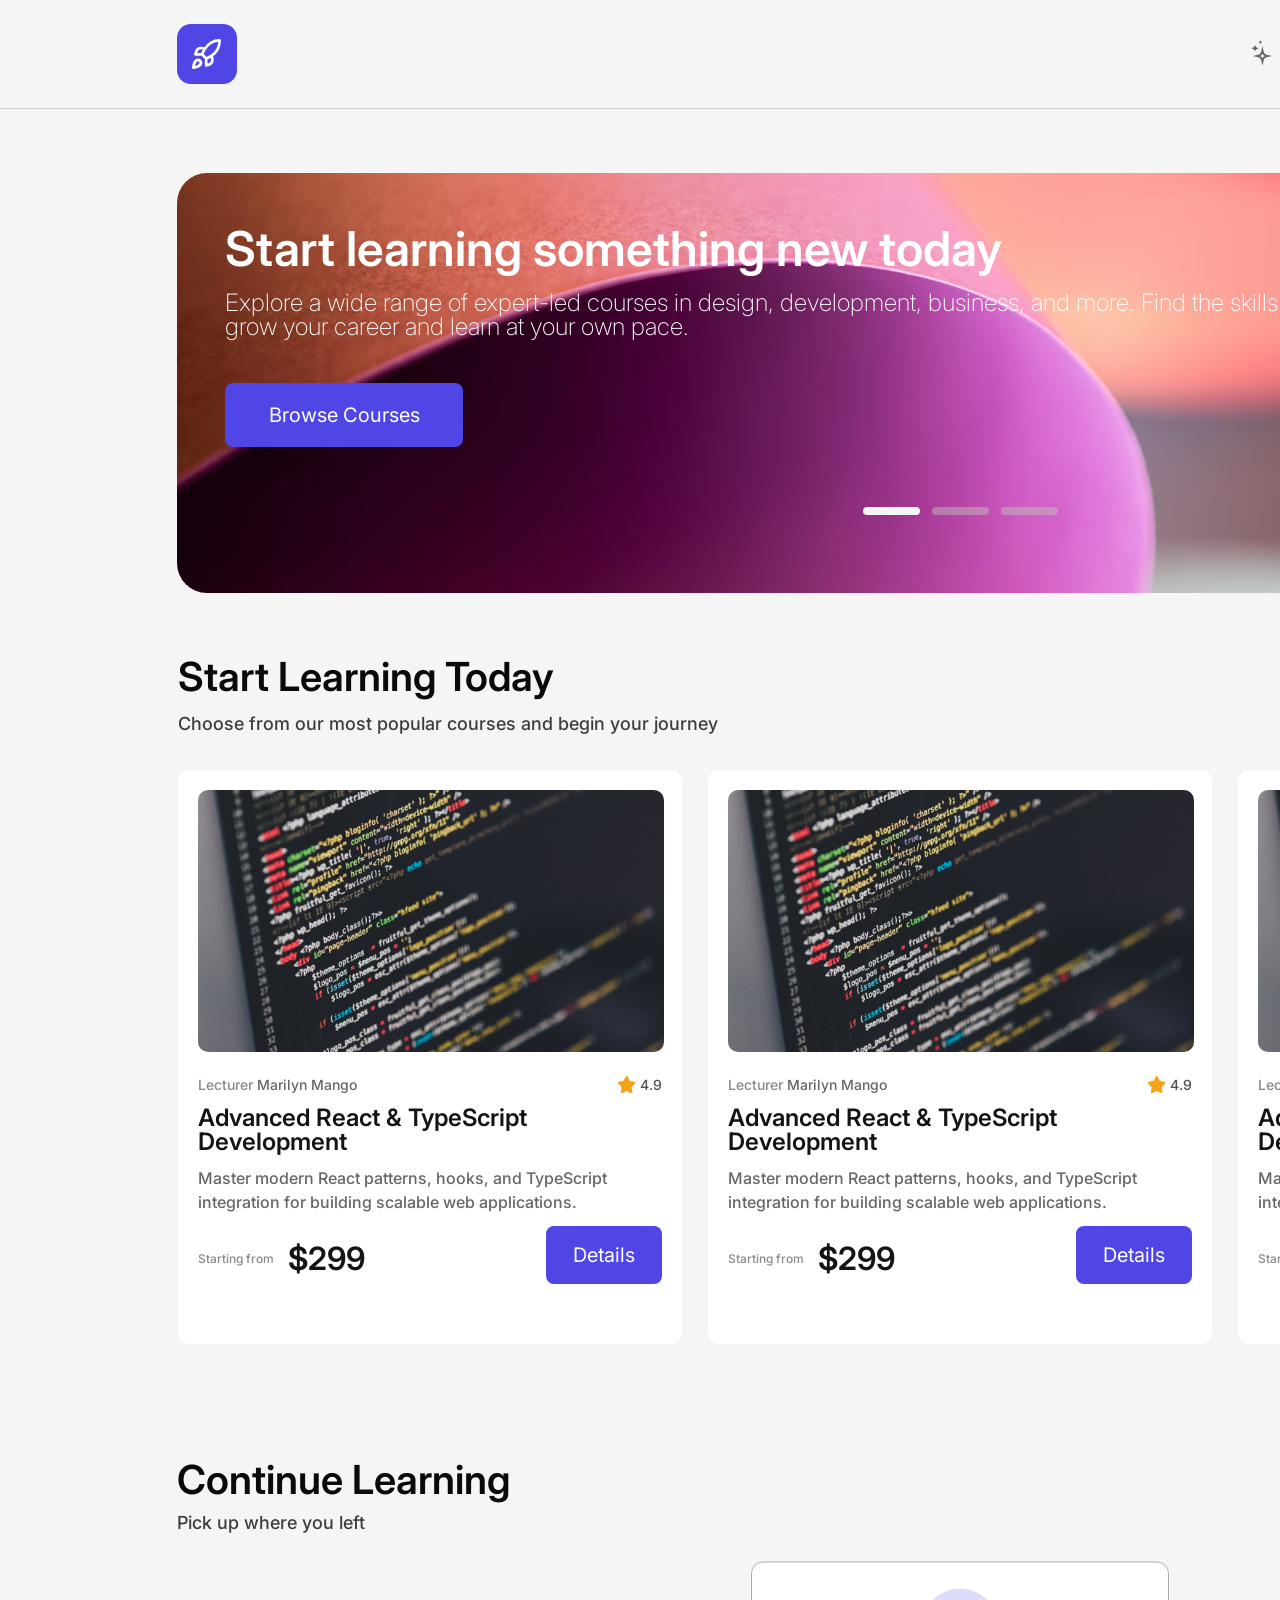
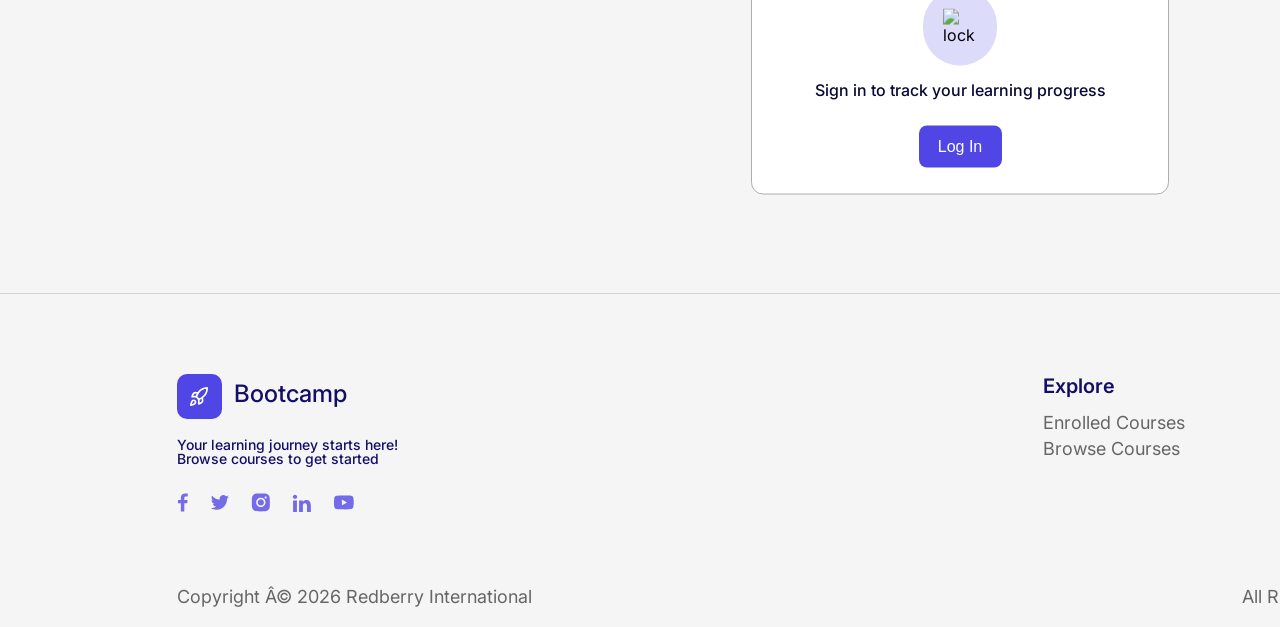
==== commit 663fc336: "add course page" ====
--- a/index.html
+++ b/index.html
@@ -44,7 +44,30 @@
 
         <main>
             <div class="hero-slider">
-                <div class="slide active" style="background-image: url('assets/slide1.png');">
+                <div class="hero-slider-wrapper">
+                    <div class="slide active" style="background-image: url('assets/slide1.png');">
+                        <div class="slide-content">
+                            <h2>Start learning something new today</h2>
+                            <p>Explore a wide range of expert-led courses in design, development, business, and more. Find the skills you need to grow your career and learn at your own pace.</p>
+                            <a href="catalog.html" class="slide-btn">Browse Courses</a>
+                        </div>
+                    </div>
+                    <div class="slide" style="background-image: url('assets/slide2.png'); background-position: center 31.5%;">
+                        <div class="slide-content">
+                        <h2>Pick up where you left off</h2>
+                        <p>Your learning journey is already in progress. Continue your enrolled courses, track your progress, and stay on track toward completing your goals.</p>
+                        <a href="#" class="slide-btn">Start Learning</a>
+                    </div>
+                    </div>
+                    <div class="slide" style="background-image: url('assets/slide3.png'); background-position: center 16%;">
+                        <div class="slide-content">
+                            <h2>Learn together, grow faster</h2>
+                            <p>Join a community of learners, connect with instructors, and stay motivated as you build new skills and advance your knowledge.</p>
+                            <a href="#" class="slide-btn" style="font-size: 24px;">Learn More</a>
+                        </div>
+                    </div>
+                </div>
+                <!-- <div class="slide active" style="background-image: url('assets/slide1.png');">
                     <div class="slide-content">
                         <h2>Start learning something new today</h2>
                         <p>Explore a wide range of expert-led courses in design, development, business, and more. Find the skills you need to grow your career and learn at your own pace.</p>
@@ -64,7 +87,7 @@
                         <p>Join a community of learners, connect with instructors, and stay motivated as you build new skills and advance your knowledge.</p>
                         <a href="#" class="slide-btn" style="font-size: 24px;">Learn More</a>
                     </div>
-                </div>
+                </div> -->
                 <div class="slider-arrows">
                     <button class="slider-arrow left disabled"></button>
                     <button class="slider-arrow right"></button>
--- a/style.css
+++ b/style.css
@@ -58,6 +58,7 @@
     line-height: 1;
 }
 
+
 .browse-link img{
     height: 26px;
     width: 26px;
@@ -142,6 +143,11 @@
     gap: 8px;
     text-decoration: none;
 }
+
+.enrolled-link:hover{
+    filter: invert(15%) sepia(100%) saturate(6934%) hue-rotate(244deg) brightness(85%) contrast(106%);
+}
+
 
 .enrolled-link img{
     width: 26px;
@@ -189,8 +195,8 @@
 
 footer{
     width: 1920px;
-    min-height: 334px;
-    padding: 30px 30.5px;
+    max-height: 334px;
+    padding: 80px 0 0 0;
     background-color: #f5f5f5;
     display: flex;
     flex-direction: column;
@@ -199,8 +205,7 @@
 
 .footer-wrapper{
     width: 1566px;
-    min-height: 334px;
-    padding: 80px 0 20px 0;
+    height: 334px;
     gap: 74px;
     display: flex;
     flex-direction: column;
@@ -394,7 +399,7 @@
     display: flex;
     flex-direction: column;
     align-items: center;
-    padding: 40px 0;
+    padding: 64px 0;
     flex: 1;
     background-color: #F5F5F5;
     gap: 64px;
@@ -409,6 +414,7 @@
     overflow: hidden;
     cursor: default;
 }
+
 
 .slider-arrows {
     position: absolute;
@@ -549,6 +555,7 @@
     gap: 32px;
 }
 
+
 .section-header {
     width: 1566px;
     display: flex;
@@ -594,6 +601,15 @@
     display: flex;
     flex-direction: column;
     box-sizing: border-box;
+}
+
+.course-card:hover{
+    cursor: pointer;
+    border-color: rgba(138, 130, 212, 0.1);
+}
+
+.course-card:active{
+    border-color: rgba(149, 143, 239, 1);
 }
 
 .course-card-image {
@@ -1064,4 +1080,1665 @@
     justify-content: center;
     text-decoration: none;
     white-space: nowrap;
+}
+
+.catalog-main {
+    display: flex;
+    flex-direction: column;
+    padding: 40px 177px;
+    background-color: #F5F5F5;
+    flex: 1;
+    gap: 24px;
+    align-items: flex-start;
+}
+
+.catalog-content {
+    display: flex;
+    flex-direction: row;
+    gap: 48px;
+    width: 1566px;
+}
+
+.catalog-left {
+    width: 309px;
+    flex-shrink: 0;
+}
+
+.catalog-right {
+    flex: 1;
+}
+
+.breadcrumbs{
+    display: flex;
+    flex-direction: row;
+    align-items: center;
+    padding: 0px;
+    gap: 2px;
+    width: 149px;
+    height: 28px;
+    margin-top: 20px;
+}
+
+.breadcrumbs-home{
+    width: 51px;
+    height: 22px;
+    font-weight: 500;
+    font-size: 18px;
+    line-height: 22px;
+    letter-spacing: 0%;
+    color: #666666;
+    text-decoration: none;
+}
+
+
+
+.breadcrumbs-browse{
+    width: 64px;
+    height: 22px;
+    font-weight: 500;
+    font-size: 18px;
+    line-height: 22px;
+    color: #736BEA;
+}
+
+.filters{
+    display: flex;
+    width: 309px;
+    height: 914px;
+    flex-direction: column;
+    align-items: flex-start;
+    padding: 0px;
+    gap: 24px;
+}
+
+.filters-top{
+    display: flex;
+    flex-direction: row;
+    justify-content: space-between;
+    align-items: center;
+    padding: 0px;
+    gap: auto;
+    width: 309px;
+    align-self: stretch;
+}
+
+.filters-txt{
+    width: 121px;
+    height: 48px;
+    font-weight: 600;
+    font-size: 40px;
+    line-height: 48px;
+    color: #0A0A0A;
+}
+
+
+.filters-remove{
+    display: flex;
+    flex-direction: row;
+    align-items: center;
+    padding: 0px;
+    gap: 7px;
+    width: 133px;
+    height: 24px;
+    white-space: nowrap;
+    color: #8A8A8A;
+    background-color: #F5F5F5;
+    filter: none;
+    border: none;
+}
+.filters-remove-text{
+    font-weight: 500;
+    font-size: 16px;
+    line-height: 24px;
+}
+.filters-remove-x{
+    width: 10px;
+    height: 10px;
+}
+
+.filters-remove:hover{
+    color: #4F46E5;
+}
+.filters-remove:hover img{
+    filter: brightness(0) saturate(100%) invert(31%) sepia(85%) saturate(5411%) hue-rotate(239deg) brightness(94%) contrast(93%);
+}
+
+.filters-mid{
+    display: flex;
+    flex-direction: column;
+    align-items: flex-start;
+    padding: 0px;
+    gap: 56px;
+    width: 309px;
+}
+
+.filters-categories-text{
+    width: 309px;
+    height: 22px;
+    font-weight: 500;
+    font-size: 18px;
+    line-height: 22px;
+    color: #666666;
+}
+.filters-instructor-text{
+    width: 309px;
+    height: 22px;
+    font-weight: 500;
+    font-size: 18px;
+    line-height: 22px;
+    color: #666666;
+}
+.filters-topics-text{
+    width: 309px;
+    height: 22px;
+    font-weight: 500;
+    font-size: 18px;
+    line-height: 22px;
+    color: #666666;
+}
+
+.filters-categories {
+    display: flex;
+    flex-direction: column;
+    gap: 24px;
+    width: 309px;
+}
+
+.filters-categories-choice{
+    display: flex;
+    flex-direction: row;
+    flex-wrap: wrap;
+    align-items: flex-start;
+    gap: 8px;
+    width: 309px;
+    white-space: nowrap;
+}
+
+.filters-topics-choice{
+    display: flex;
+    flex-direction: row;
+    flex-wrap: wrap;
+    align-items: flex-start;
+    gap: 8px;
+    width: 309px;
+    white-space: nowrap;
+}
+
+.filters-topics {
+    display: flex;
+    flex-direction: column;
+    gap: 24px;
+    width: 309px;
+}
+
+.filters-instructor {
+    display: flex;
+    flex-direction: column;
+    gap: 24px;
+    width: 309px;
+}
+
+.filters-instructor-choice{
+    display: flex;
+    flex-direction: column;
+    align-items: flex-start;
+    padding: 0px;
+    gap: 8px;
+    width: 179px;
+    height: 254px;
+}
+
+.filters-bottom{
+    display: flex;
+    flex-direction: column;
+    align-items: flex-start;
+    padding: 16px 0px 0px;
+    width: 309px;
+    height: 36px;
+    border-top: 1px solid #ADADAD;
+    border-radius: 0px;
+    margin-top: -46px;
+}
+
+.filters-bottom-text{
+    display: flex;
+    flex-direction: row;
+    align-items: center;
+    width: 309px;
+    height: 20px;
+    border-radius: 0px;
+    font-size: 14px;
+    font-weight: 500;
+    color: #8A8A8A;
+}
+
+.filter-chip {
+    display: flex;
+    flex-direction: row;
+    justify-content: center;
+    align-items: center;
+    padding: 8px 14px;
+    gap: 10px;
+    height: 39px;
+    background: #FFFFFF;
+    border-radius: 12px;
+    border: none;
+    cursor: pointer;
+    font-weight: 500;
+    font-size: 16px;
+    line-height: 24px;
+    letter-spacing: 0%;
+    color: #666666;
+}
+
+.filter-chip.active {
+    background: #EEEDFC;
+    border: 1.5px solid #281ED2;
+    color: #281ED2;
+}
+.filter-chip.active:hover{
+    background: #EEEDFC;
+    border: 1.5px solid #281ED2;
+    color: #281ED2;
+}
+
+.filter-chip:hover {
+    background: #DDDBFA;
+    color: #281ED2;
+}
+
+
+.filter-chip img {
+    width: 18px;
+    height: 18px;
+}
+
+.filter-chip:hover img,
+.filter-chip.active img {
+    filter: invert(15%) sepia(100%) saturate(6934%) hue-rotate(244deg) brightness(85%) contrast(106%);
+}
+
+.instructor-chip {
+    display: flex;
+    flex-direction: row;
+    align-items: center;
+    width: 179px;
+    border-radius: 12px;
+    padding: 8px 12px;
+    gap: 12px;
+    cursor: pointer;
+    background-color: #FFFFFF;
+    border:none;
+    white-space: nowrap;
+}
+
+.instructor-chip:hover {
+    background: #DDDBFA;
+    animation: none;
+}
+
+.instructor-chip.active {
+    background: #EEEDFC;
+    border: 1px solid #281ED2;
+}
+
+.instructor-chip img {
+    width: 30px;
+    height: 30px;
+    border-radius: 4px;
+    object-fit: cover;
+    flex-shrink: 0;
+}
+
+.instructor-chip span {
+    width: 113px;
+    height: 24px;
+    font-weight: 500;
+    font-size: 16px;
+    line-height: 24px;
+    color: #666666;
+}
+
+.instructor-chip.active span {
+    color: #281ED2;
+}
+.instructor-chip:hover span {
+    color: #281ED2;
+}
+
+.catalog-right {
+    display: flex;
+    flex-direction: column;
+    align-items: center;
+    width: 1167px;
+    gap: 23px;
+}
+
+
+.catalog-top {
+    display: flex;
+    flex-direction: row;
+    justify-content: space-between;
+    align-items: center;
+    width: 1167px;
+    height: 49px;
+}
+
+.catalog-showing {
+    font-weight: 500;
+    font-size: 16px;
+    line-height: 24px;
+    letter-spacing: 0%;
+    color: #666666;
+}
+
+.sort-label{
+    font-weight: 500;
+    font-size: 16px;
+    white-space: nowrap;
+    color: #666666;
+}
+
+.catalog-sort {
+    display: flex;
+    flex-direction: row;
+    align-items: center;
+    width: 234px;
+    max-width: 234px;
+    padding: 7px 20px;
+    height: 49px;
+    background: #FFFFFF;
+    border: 1px solid #F5F5F5;
+    border-radius: 10px;
+    gap: 8px;
+    position: relative;
+    cursor: pointer;
+}
+
+.sort-dropdown {
+    position: static;
+}
+
+.sort-selected {
+    display: flex;
+    flex-direction: row;
+    align-items: center;
+    min-width: 97px;
+    max-width: 120px;
+    gap: 8px;
+    background: transparent;
+    border: none;
+    padding: 0;
+    cursor: pointer;
+    font-weight: 500;
+    font-size: 16px;
+    color: #4F46E5;
+    white-space: nowrap;
+}
+
+.sort-options {
+    display: none;
+    position: absolute;
+    width: 100%;
+    top: calc(100% + 8px);
+    right: 0;
+    background: #FFFFFF;
+    border-radius: 8px;
+    padding: 8px 0;
+    text-align: left;
+    z-index: 100;
+    box-shadow: 0 4px 12px rgba(0,0,0,0.1);
+}
+
+.sort-options.open {
+    display: flex;
+    flex-direction: column;
+}
+
+.sort-selected-img {
+    width: 13px;
+    height: 6px;
+    flex-shrink: 0;
+}
+
+.sort-selected span {
+    overflow: hidden;
+    text-overflow: ellipsis;
+    white-space: nowrap;
+}
+
+.sort-option {
+    padding: 12px 16px;
+    font-weight: 500;
+    font-size: 16px;
+    color: #666666;
+    cursor: pointer;
+}
+
+.sort-option:hover {
+    background: #EEEDFC;
+    color: #4F46E5;
+}
+
+.sort-option.active {
+    background: #EEEDFC;
+    color: #4F46E5;
+}
+
+.catalog-grid {
+    display: flex;
+    flex-direction: column;
+    align-items: flex-start;
+    padding: 0px;
+    gap: 24px;
+    width: 1167px;
+    height: 1401px;
+}
+
+
+.catalog-card-row{
+    display: flex;
+    flex-direction: row;
+    align-items: center;
+    padding: 0px;
+    gap: 24px;
+    width: 1167px;
+    height: 451px;
+}
+
+.catalog-card {
+    display: flex;
+    flex-direction: column;
+    align-items: center;
+    padding: 20px;
+    gap: 10px;
+    width: 373px;
+    height: 451px;
+    border-radius: 12px;
+    border: solid 1px;
+    background-color: #FFFFFF;
+    border-color: #F5F5F5;
+}
+
+.catalog-card:hover {
+    border: 1px solid rgba(138, 130, 212, 0.15);
+}
+
+.catalog-card-top {
+    display: flex;
+    flex-direction: column;
+    align-items: flex-start;
+    padding: 0px;
+    gap: 18px;
+    width: 333px;
+    height: 345px;
+}
+
+
+.catalog-card-image {
+    border-radius: 10px;
+    overflow: hidden;
+    flex-shrink: 0;
+    width: 333px;
+    height: 181px;
+}
+
+.catalog-card-image img {
+    width: 100%;
+    height: 100%;
+    object-fit: cover;
+}
+
+.catalog-card-text {
+    display: flex;
+    flex-direction: column;
+    align-items: flex-start;
+    gap: 12px;
+    width: 333px;
+    height: 88px;
+}
+
+.catalog-card-text-top {
+    display: flex;
+    flex-direction: row;
+    flex-wrap: wrap;
+    justify-content: space-between;
+    align-items: center;
+    align-content: flex-start;
+    width: 333px;
+    height: 18px;
+}
+
+.catalog-card-text-top-left {
+    display: flex;
+    flex-direction: row;
+    gap: 8px;
+    align-items: center;
+}
+
+.catalog-card-lecturer {
+    font-weight: 500;
+    font-size: 14px;
+    line-height: 17px;
+    color: #8A8A8A;
+}
+
+.divider {
+    width: 2px;
+    height: 14px;
+    background: #D1D1D1;
+    border-radius: 100px;
+}
+
+.course-length {
+    font-weight: 500;
+    font-size: 14px;
+    line-height: 17px;
+    color: #8A8A8A;
+}
+
+.catalog-card-text-bottom {
+    width: 333px;
+    height: 58px;
+    font-weight: 600;
+    font-size: 24px;
+    line-height: 29px;
+    color: #0A0A0A;
+}
+
+.tags {
+    display: flex;
+    flex-direction: row;
+    justify-content: center;
+    align-items: center;
+    padding: 8px 12px;
+    gap: 6px;
+    width: 150px;
+    height: 40px;
+    background: #F5F5F5;
+    border-radius: 12px;
+}
+
+.tag-img {
+    display: flex;
+    width: 18px;
+    height: 18px;
+}
+
+.tag-name {
+    width: 102px;
+    height: 24px;
+    font-weight: 500;
+    font-size: 16px;
+    line-height: 24px;
+    text-align: center;
+    color: #525252;
+}
+
+.catalog-card-bottom {
+    display: flex;
+    flex-direction: row;
+    justify-content: space-between;
+    align-items: flex-start;
+    gap: 79px;
+    width: 333px;
+    height: 48px;
+}
+
+.catalog-card-price {
+    display: flex;
+    flex-direction: column;
+    justify-content: center;
+    align-items: flex-start;
+    margin: 0 auto;
+    width: 144px;
+    height: 44px;
+}
+
+.catalog-card-price-txt {
+    height: 15px;
+    font-weight: 500;
+    font-size: 12px;
+    line-height: 15px;
+    color: #8A8A8A;
+}
+
+.catalog-price {
+    width: 62px;
+    height: 29px;
+    font-weight: 600;
+    font-size: 24px;
+    line-height: 29px;
+    text-align: right;
+    color: #292929;
+}
+
+.catalog-btn-details {
+    display: flex;
+    flex-direction: row;
+    justify-content: center;
+    align-items: center;
+    padding: 17px 25px;
+    gap: 10px;
+    margin: 0 auto;
+    width: 103px;
+    height: 48px;
+    background: #4F46E5;
+    border-radius: 8px;
+    font-weight: 500;
+    font-size: 16px;
+    line-height: 24px;
+    text-align: center;
+    color: #FFFFFF;
+    text-decoration: none;
+}
+
+.catalog-pagination {
+    display: flex;
+    flex-direction: row;
+    align-items: center;
+    padding: 0px;
+    gap: 8px;
+    width: 328px;
+    height: 40px;
+}
+
+.page-btn {
+    width: 40px;
+    height: 40px;
+    background: #FFFFFF;
+    border: 1px solid #D1D1D1;
+    border-radius: 4px;
+    cursor: pointer;
+    font-weight: 500;
+    font-size: 16px;
+    line-height: 24px;
+    text-align: center;
+    color: #4F46E5;
+}
+
+.page-btn-arrow.active {
+    background: #FFFFFF;
+    border-color: #D1D1D1;
+}
+
+.page-btn-arrow.disabled {
+    fill: #DDDBFA;
+}
+
+.page-btn-arrow:hover {
+    background-color: #DDDBFA;
+    border-color: #B7B3F4;
+}
+
+.page-btn-arrow:active path{
+    fill: #FFFFFF;
+}
+.page-btn-arrow:active {
+    background-color: #281ED2;
+    border-color: #4F46E5;
+}
+
+.page-btn-arrow:disabled path{
+    fill: #DDDBFA;
+}
+
+.page-btn-arrow {
+    width: 40px;
+    height: 40px;
+    background: #FFFFFF;
+    border: 1px solid #D1D1D1;
+    border-radius: 4px;
+    cursor: pointer;
+}
+
+.page-btn:hover{
+    background-color: #DDDBFA;
+    border-color: #B7B3F4;
+}
+
+.page-btn.active{
+    background-color: #281ED2;
+    border-color: #4F46E5;
+    color: #FFFFFF;
+}
+
+.course-main-wrapper{
+    display: flex;
+    align-self: center;
+    gap: 133px;
+    width: 1566px;
+    height: 1055.15px;
+    flex-wrap: wrap;
+    flex-direction: column;
+    justify-content: space-between;
+    align-content: center;
+}
+
+.course-info{
+    display: flex;
+    flex-direction: column;
+    align-items: flex-start;
+    padding: 0px;
+    gap: 24px;
+    width: 903px;
+    height: 1055.15px;
+}
+
+.course-info-top{
+    width: 903px;
+    height: 108px;    
+    gap: 32px;
+    display: flex;
+    flex-direction: column;
+    align-items: flex-start;
+}
+
+
+.breadcrumbs2{
+    display: flex;
+    flex-direction: row;
+    align-items: center;
+    padding: 0px;
+    gap: 4px;
+    width: 290px;
+    height: 28px;
+}
+
+.breadcrumbs-home{
+    height: 22px;
+    font-weight: 500;
+    font-size: 18px;
+    line-height: 22px;
+    letter-spacing: 0%;
+    color: #666666;
+    text-decoration: none;
+}
+
+
+.breadcrumbs-browse{
+    height: 22px;
+    font-weight: 500;
+    font-size: 18px;
+    line-height: 22px;
+    letter-spacing: 0%;
+    color: #666666;
+    text-decoration: none;
+}
+
+.breadcrumbs-course{
+    height: 22px;
+    font-weight: 500;
+    font-size: 18px;
+    line-height: 22px;
+    color: #4F46E5;
+}
+
+.main-course-title{
+    width: 903px;
+    height: 48px;
+    font-weight: 600;
+    font-size: 40px;
+    line-height: 48px;
+    color: #141414;
+}
+
+.course-scheduling {
+    display: flex;
+    flex-direction: column;
+    align-items: flex-start;
+    gap: 11px;
+    max-width: 530px;
+    min-width: 473px;
+    align-self: center;
+    padding-top: 108px;
+}
+
+.course-info-bottom-wrapper{
+    display: flex;
+    flex-direction: column;
+    align-items: flex-start;
+    gap: 18px;
+    width: 903px;
+    height: 923.15px;
+}
+
+.course-info-mid {
+    display: flex;
+    flex-direction: column;
+    align-items: flex-start;
+    gap: 16px;
+    width: 903px;
+    height: 529.15px;
+}
+
+.course-image {
+    width: 903px;
+    height: 474.15px;
+    border-radius: 10px;
+    overflow: hidden;
+    flex-shrink: 0;
+}
+
+.course-image img {
+    width: 100%;
+    height: 100%;
+    object-fit: cover;
+}
+
+.course-duration-rate-tag {
+    display: flex;
+    flex-direction: row;
+    align-items: center;
+    gap: 16px;
+    width: 903px;
+    height: 39px;
+}
+
+.course-duration-rate {
+    display: flex;
+    flex-direction: row;
+    align-items: center;
+    justify-content: space-between;
+    gap: 12px;
+    width: 727px;
+    height: 26px;
+}
+
+.course-duration {
+    display: flex;
+    flex-direction: row;
+    align-items: center;
+    gap: 12px;
+    width: 200px;
+    height: 24px;
+}
+
+.course-weeks {
+    display: flex;
+    flex-direction: row;
+    align-items: center;
+    gap: 4px;
+    width: 92px;
+    height: 24px;
+}
+
+.course-days {
+    display: flex;
+    flex-direction: row;
+    align-items: center;
+    gap: 4px;
+    width: 96dpx;
+    height: 24px;
+}
+
+.weeks-icon {
+    width: 24px;
+    height: 24px;
+}
+
+.days-icon {
+    width: 24px;
+    height: 24px;
+}
+
+.weeks-text {
+    width: 64px;
+    height: 17px;
+    font-weight: 500;
+    font-size: 14px;
+    line-height: 17px;
+    color: #525252;
+}
+
+.days-text {
+    width: 64px;
+    height: 17px;
+    font-weight: 500;
+    font-size: 14px;
+    line-height: 17px;
+    color: #525252;
+    white-space: nowrap;
+}
+
+.tag {
+    display: flex;
+    flex-direction: row;
+    justify-content: center;
+    align-items: center;
+    padding: 8px 14px;
+    gap: 10px;
+    height: 39px;
+    background: #FFFFFF;
+    border-radius: 12px;
+    border: none;
+    cursor: pointer;
+    font-weight: 500;
+    font-size: 16px;
+    line-height: 24px;
+    letter-spacing: 0%;
+    color: #666666;
+}
+
+
+
+.tag:hover {
+    background: #DDDBFA;
+    color: #281ED2;
+}
+
+
+.tag img {
+    width: 18px;
+    height: 18px;
+}
+
+.tag:hover img {
+    filter: invert(15%) sepia(100%) saturate(6934%) hue-rotate(244deg) brightness(85%) contrast(106%);
+}
+
+.rating-main{
+
+}
+
+.rating-big {
+    display: flex;
+    flex-direction: row;
+    align-items: center;
+    gap: 4px;
+}
+
+.rating-big img {
+    width: 24px;
+    height: 24px;
+    flex-direction: row;
+    align-items: center;
+    gap: 4px;
+}
+
+.rating-big span {
+    width: 22px;
+    height: 21px;
+    font-weight: 500;
+    font-size: 14px;
+    line-height: 150%;
+    letter-spacing: 0%;
+    color: #525252;
+    display: flex;
+    align-items: center;
+}
+
+.course-info-bottom {
+    display: flex;
+    flex-direction: column;
+    align-items: flex-start;
+    justify-content: space-between;
+    gap: 18px;
+    width: 903px;
+    height: 376px;
+}
+
+.course-information {
+    display: flex;
+    flex-direction: column;
+    align-items: flex-start;
+    gap: 18px;
+    width: 903px;
+    height: 312px;
+}
+
+.course-information h3{
+    height: 24px;
+    font-weight: 600;
+    font-size: 20px;
+    line-height: 24px;
+    color: #8A8A8A;
+}
+
+.course-info-description {
+    display: flex;
+    flex-direction: column;
+    font-weight: 500;
+    font-size: 16px;
+    line-height: 24px;
+    color: #525252;
+    white-space: initial;
+}
+
+.schedule {
+    display: flex;
+    flex-direction: column;
+    align-items: flex-start;
+    gap: 32px;
+}
+
+.weekly-schedule-button {
+    display: flex;
+    flex-direction: row;
+    align-items: flex-start;
+    justify-content: space-between;
+    gap: 7px;
+    width: 530px;
+    height: 30px;
+    border: none;
+    background-color: transparent;
+    cursor: pointer;
+}
+.weekly-schedule-button.disabled span{
+    border-color: #8A8A8A;
+    color:#8A8A8A;
+}
+.weekly-schedule-button.disabled h3{
+    border-color: #8A8A8A;
+    color:#8A8A8A;
+}
+.weekly-schedule-button.disabled svg{
+    rotate: 180deg;
+}
+.weekly-schedule-button.disabled svg path{
+    fill: #8A8A8A;
+}
+
+.weekly-schedule-button div{
+    display: flex;
+    flex-direction: row;
+    align-items: flex-start;
+    gap: 8px;
+    width: 493px;
+    height: 30px;
+}
+
+.schedule-ring{
+    display: flex;
+    width: 22px;
+    height: 22px;
+    color: #0A0836;
+    border: 1.5px solid #130E67;
+    border-radius: 50%;
+    justify-content: center;
+    align-items: center;
+    align-self: center;
+}
+
+.schedule-text{
+    display: flex;
+    font-weight: 600;
+    font-size: 24px;
+    line-height: 29px;
+    color: #130E67;
+    align-items: center;
+}
+
+
+.weekly-schedule-button svg{
+    display: flex;
+    flex-direction: row;
+    align-items: center;
+    gap: 8px;
+    width: 14px;
+    height: 28px;
+}
+
+.weekly-schedule-button svg.active{
+    rotate: 180deg;
+}
+
+.schedule-ring.active{
+    border-color: #0A0836;
+    color: #FFFFFF;
+    background-color: #0A0836;
+}
+
+.scheduling-choices{
+    display: flex;
+    flex-direction: row;
+    align-items: center;
+    gap: 12px;
+}
+
+.scheduling-choice{
+    width: 123px;
+    height: 91px;
+    box-sizing: border-box;
+    display: flex;
+    flex-direction: row;
+    justify-content: center;
+    align-items: center;
+    padding: 35px 18px;
+    gap: 10px;
+    background: #FFFFFF;
+    border: 1px solid #D1D1D1;
+    border-radius: 12px;
+    font-weight: 600;
+    font-size: 16px;
+    line-height: 19px;
+    color: #292929;
+    cursor:pointer;
+}
+
+.scheduling-choice:hover{
+    border-color: #958FEF;
+    color: #4F46E5;
+    background-color: #DDDBFA;
+}
+
+.scheduling-choice.active{
+    border-color: #958FEF;
+    color: #4F46E5;
+    background-color: #DDDBFA;
+}
+
+.scheduling-choice.disabled{
+    color: #D1D1D1;
+    background-color: #F5F5F5;
+    cursor: default;
+}
+
+.weekly-schedule {
+    display: flex;
+    flex-direction: column;
+    align-items: flex-start;
+    gap: 18px;
+}
+
+.time-slot {
+    display: flex;
+    flex-direction: column;
+    align-items: flex-start;
+    gap: 18px;
+}
+
+.session-time {
+    display: flex;
+    flex-direction: column;
+    align-items: flex-start;
+    gap: 18px;
+}
+
+.scheduling-choices-time{
+    display: flex;
+    flex-direction: row;
+    align-items: center;
+    padding: 0px;
+    gap: 6px;
+    width: 530px;
+    height: 61px;
+}
+
+.scheduling-choice-time{
+    box-sizing: border-box;
+    display: flex;
+    flex-direction: column;
+    justify-content: center;
+    align-items: center;
+    padding: 15px;
+    gap: 10px;
+    width: 172.67px;
+    height: 61px;
+    background: #FFFFFF;
+    border: 1px solid #D1D1D1;
+    border-radius: 12px;
+    cursor: pointer;
+}
+
+.scheduling-choice-time-inside{
+    gap: 12px;
+    display: flex;
+    flex-direction: row;
+    align-items: center;
+    gap: 12px;
+}
+
+.scheduling-choice-time-inside-txt{
+    display: flex;
+    flex-direction: column;
+    align-items: flex-start;
+    gap: 2px;
+}
+
+.scheduling-wd{
+    font-weight: 500;
+    font-size: 14px;
+    line-height: 17px;
+    flex: none;
+}
+
+.scheduling-time{
+    font-weight: 400;
+    font-size: 10px;
+    line-height: 12px;
+    white-space: nowrap;
+}
+
+.scheduling-choice-time.disabled{
+    color: #D1D1D1;
+    background-color: #F5F5F5;
+    cursor: default;
+    border-color: #D1D1D1;
+}
+.scheduling-choice-time.disabled:hover{
+    color: #D1D1D1;
+    background-color: #F5F5F5;
+    cursor: default;
+    border-color: #D1D1D1;
+}
+.scheduling-choice-time.disabled img{
+    filter: brightness(255%);
+}
+.scheduling-choice-time.disabled:hover img{
+    filter: brightness(255%);
+}
+
+
+.scheduling-choice-time:hover{
+    border-color: #958FEF;
+    color: #4F46E5;
+    background-color: #DDDBFA;
+}
+
+.scheduling-choice-time:hover img{
+    filter: brightness(0) saturate(100%) invert(31%) sepia(85%) saturate(5411%) hue-rotate(239deg) brightness(94%) contrast(93%);
+}
+.scheduling-choice-time.active img{
+    filter: brightness(0) saturate(100%) invert(31%) sepia(85%) saturate(5411%) hue-rotate(239deg) brightness(94%) contrast(93%);
+}
+
+.scheduling-choice-time.active{
+    border-color: #958FEF;
+    color: #4F46E5;
+    background-color: #DDDBFA;
+}
+
+.session-type {
+    display: flex;
+    flex-direction: column;
+    align-items: flex-start;
+    gap: 18px;
+}
+
+.scheduling-choices-session{
+    display: flex;
+    flex-direction: row;
+    justify-content: center;
+    align-items: flex-start;
+    padding: 0px;
+    gap: 8px;
+    width: 530px;
+    height: 154px;
+}
+
+.scheduling-choice-session-wrapper{
+    display: flex;
+    flex-direction: column;
+    align-items: center;
+    gap: 8px;
+    width: 171.33px;
+    height: 154px;
+}
+
+.scheduling-choice-session{
+    box-sizing: border-box;
+    display: flex;
+    flex-direction: column;
+    justify-content: center;
+    align-items: center;
+    padding: 15px 20px;
+    gap: 4px;
+    width: 171.33px;
+    height: 131px;
+    background: #FFFFFF;
+    border: 1px solid #D1D1D1;
+    border-radius: 12px;
+    cursor: pointer;
+}
+
+.scheduling-choice-session.active{
+    background-color: #DDDBFA;
+    border-color: #958FEF;
+}
+.scheduling-choice-session:hover{
+    background-color: #DDDBFA;
+    border-color: #958FEF;
+}
+
+.seat-availability{
+    font-weight: 500;
+    font-size: 12px;
+    line-height: 15px;
+    color: #525252;
+}
+
+.scheduling-choice-session-inside{
+    display: flex;
+    flex-direction: column;
+    justify-content: center;
+    align-items: center;
+    gap: 6px;
+    width: 131.33px;
+    height: 101px;
+}
+
+.session-icon{
+    width: 26px;
+    height: 26px;
+}
+
+.scheduling-choice-session.disabled img{
+    filter: brightness(255%);
+}
+.scheduling-choice-session.disabled:hover img{
+    filter: brightness(255%);
+}
+.scheduling-choice-session.active img{
+    filter: brightness(0) saturate(100%) invert(31%) sepia(85%) saturate(5411%) hue-rotate(239deg) brightness(94%) contrast(93%);
+}
+.scheduling-choice-session:hover img{
+    filter: brightness(0) saturate(100%) invert(31%) sepia(85%) saturate(5411%) hue-rotate(239deg) brightness(94%) contrast(93%);
+}
+.scheduling-choice-session.disabled{
+    cursor:default;
+}
+
+.session-price{
+    display: flex;
+    width: 131.33px;
+    height: 17px;
+    font-weight: 500;
+    font-size: 14px;
+    line-height: 17px;
+    text-align: center;
+    color: #736BEA;
+    justify-content: center;
+}
+
+.scheduling-choice-session.disabled .session-price{
+    color: #D1D1D1;
+}
+
+.session-texts-top {
+    display: flex;
+    flex-direction: column;
+    justify-content: center;
+    gap: 6px;
+    width: 131.33px;
+    height: 40px;
+}
+
+.session-texts{
+    display: flex;
+    flex-direction: column;
+    justify-content: center;
+    align-items: center;
+    padding: 0px;
+    gap: 12px;
+    width: 131.33px;
+    height: 69px;
+    color: #525252;
+}
+
+.scheduling-choice-session.disabled .session-texts-top{
+    color: #D1D1D1;
+}
+.scheduling-choice-session.disabled:hover .session-texts-top{
+    color: #D1D1D1;
+}
+
+
+.scheduling-choice-session:hover .session-texts-top{
+    color: #4F46E5;
+}
+
+
+.session-type-txt{
+    display: flex;
+    font-weight: 600;
+    font-size: 16px;
+    line-height: 19px;
+    justify-content: center;
+}
+
+.session-address{
+    display: flex;
+    flex-direction: row;
+    justify-content: center;
+    align-items: center;
+    gap: 4px;
+    width: 131.33px;
+    height: 15px;
+}
+
+.session-location{
+    width: 8.25px;
+    height: 10px;
+}
+
+.address{
+    width: 117.33px;
+    height: 15px;
+    font-weight: 400;
+    font-size: 12px;
+    line-height: 15px;
+    text-align: center;
+}
+
+.scheduling-price{
+    display: flex;
+    flex-direction: column;
+    align-items: flex-start;
+    padding: 40px;
+    gap: 24px;
+    width: 530px;
+    height: 306px;
+    background: #FFFFFF;
+    border: 1px solid #F5F5F5;
+    border-radius: 12px;
+}
+
+.scheduling-price-inside{
+    display: flex;
+    flex-direction: column;
+    align-items: flex-start;
+    padding: 0px;
+    gap: 32px;
+    width: 450px;
+    height: 226px;
+}
+
+.price-calculation {
+    display: flex;
+    flex-direction: column;
+    justify-content: space-between;
+    align-items: center;
+    gap: 32px;
+    width: 450px;
+}
+
+.total-price{
+    display: flex;
+    flex-direction: row;
+    align-items: center;
+    justify-content: space-between;
+    gap: 24px;
+    width: 450px;
+    height: 39px;
+}
+
+.total-price h3{
+    font-weight: 600;
+    font-size: 20px;
+    line-height: 24px;
+    color: #8A8A8A;
+}
+
+.total-price-calculated{
+    font-weight: 600;
+    font-size: 32px;
+    line-height: 39px;
+    text-align: right;
+    color: #292929;
+}
+
+.price-addition{
+    display: flex;
+    flex-direction: column;
+    align-items: flex-start;
+    justify-content: space-between;
+    gap: 12px;
+    width: 450px;
+    height: 60px;
+}
+
+.base-price{
+    display: flex;
+    flex-direction: row;
+    align-items: center;
+    justify-content: space-between;
+    gap: 24px;
+    width: 446px;
+    height: 24px;
+}
+.session-type-price{
+    display: flex;
+    flex-direction: row;
+    align-items: center;
+    justify-content: space-between;
+    width: 446px;
+    height: 24px;
+    gap: 24px;
+}
+
+
+.base-price h3{
+    font-weight: 500;
+    font-size: 16px;
+    line-height: 24px;
+    color: #8A8A8A;
+}
+.base-price h3{
+    font-weight: 500;
+    font-size: 16px;
+    line-height: 24px;
+    color: #8A8A8A;
+}
+
+.base-price-add{
+    font-weight: 500;
+    font-size: 16px;
+    line-height: 24px;
+    text-align: right;
+    color: #292929;
+}
+
+.session-type-price h3{
+    font-weight: 500;
+    font-size: 16px;
+    line-height: 24px;
+    color: #8A8A8A;
+}
+
+.session-price-add{
+    font-weight: 500;
+    font-size: 16px;
+    line-height: 24px;
+    text-align: right;
+    color: #292929;
+}
+
+.enroll-button{
+    display: flex;
+    flex-direction: row;
+    justify-content: center;
+    align-items: center;
+    padding: 10px;
+    gap: 10px;
+    width: 450px;
+    height: 63px;
+    color: #FFFFFF;
+    background: #4F46E5;
+    border-radius: 12px;    
+    border: none;
+    cursor: pointer;
+    font-weight: 600;
+    font-size: 20px;
+    line-height: 24px;
+}
+
+.enroll-button.disabled{
+    background-color: #EEEDFC;
+    color: #B7B3F4;
+    cursor: default;
+}
+
+.authentication-req{
+    display: flex;
+    flex-direction: row;
+    justify-content: space-between;
+    align-items: center;
+    padding: 20px;
+    gap: 6px;
+    width: 530px;
+    height: 102px;
+    background: #F8FAFC;
+    border: 1px solid #E5E7EB;
+    border-radius: 12px;
+}
+
+.authentication-req-txt{
+    display: flex;
+    flex-direction: column;
+    align-items: flex-start;
+    justify-content: space-between;
+    gap: 9px;
+    margin: 0 auto;
+    width: 351px;
+    height: 62px;
+}
+.authentication-req-txt-warning{
+    display: flex;
+    flex-direction: row;
+    align-items: flex-start;
+    gap: 6px;
+}
+.authentication-req-txt img{
+    width: 22px;
+    height: 22px;
+}
+
+.authentication-req-txt h3{
+    font-weight: 500;
+    font-size: 16px;
+    line-height: 24px;
+    color: #292929;
+} 
+
+.authentication-req-txt span{
+    display: flex;
+    width: 283.06px;
+    height: 30px;
+    font-weight: 400;
+    font-size: 12px;
+    line-height: 15px;
+    color: #8A8A8A;
+}
+
+.course-sign-in{
+    box-sizing: border-box;
+    display: flex;
+    flex-direction: row;
+    justify-content: center;
+    align-items: center;
+    padding: 10px 12px;
+    gap: 6px;
+    margin: 0 auto;
+    width: 91px;
+    height: 46px;
+    background: #EEEDFC;
+    border: 1px solid #B7B3F4;
+    border-radius: 8px;
+    font-weight: 400;
+    font-size: 14px;
+    line-height: 26px;
+    text-align: center;
+    color: #281ED2;
+    cursor: pointer;
 }
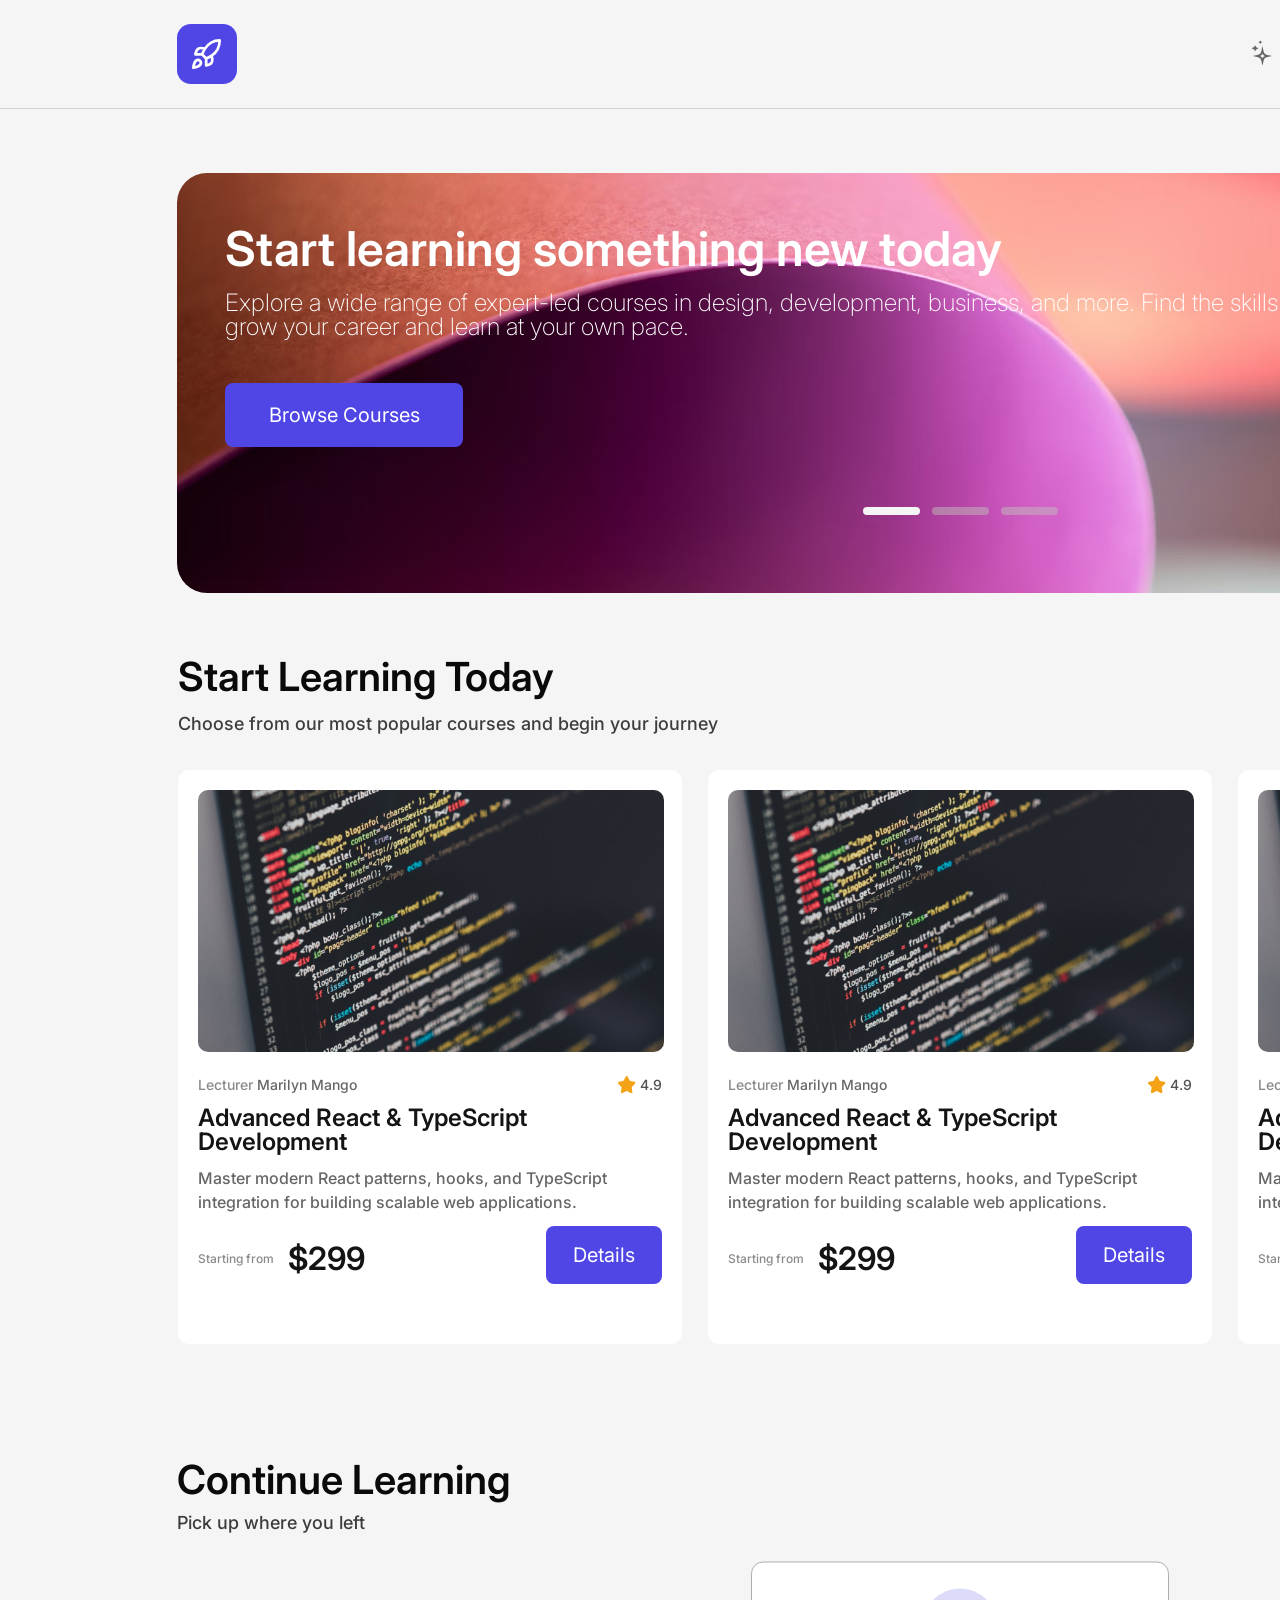
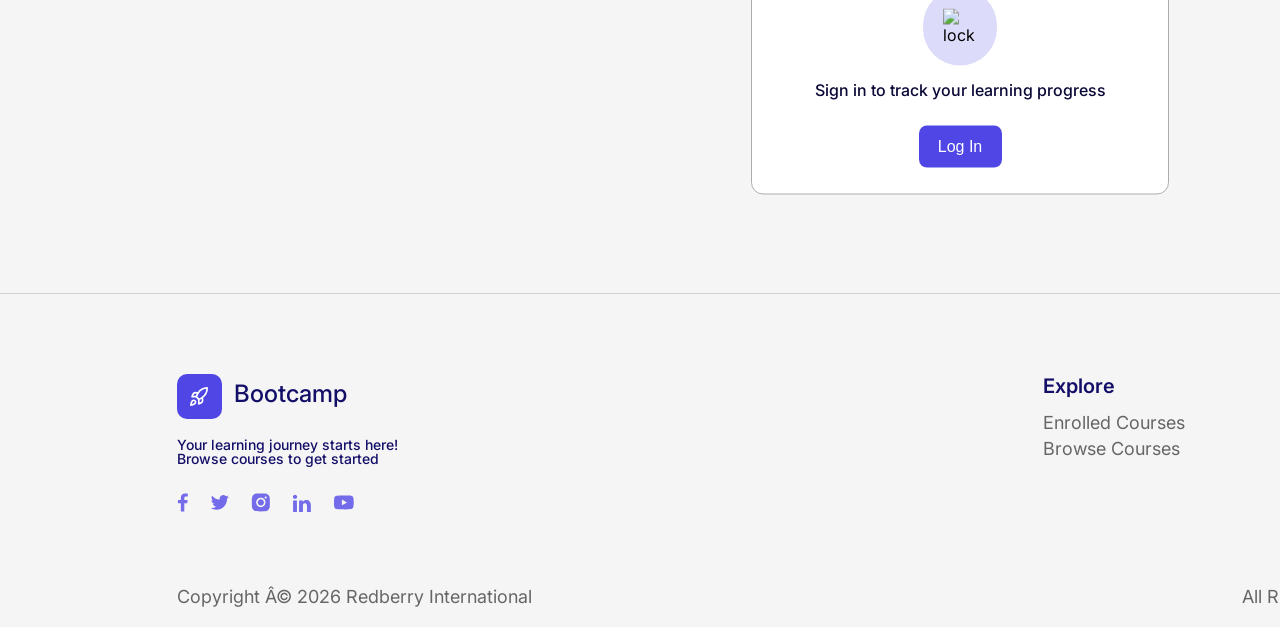
==== commit c3862115: "add authorisation" ====
--- a/index.html
+++ b/index.html
@@ -188,7 +188,7 @@
             </div>
 
 
-            <div class="continue-learning-logged-out">
+            <div class="continue-learning-logged-out" id="nav-logged-out">
                 <div class="continue-learning-header">
                     <div class="continue-learning-header-text">
                         <h2>Continue Learning</h2>
@@ -300,7 +300,106 @@
                 </div>
             </div>
 
-
+            <div class="continue-learning-logged-in" id="nav-logged-in">
+                <div class="continue-learning-header">
+                    <div class="continue-learning-header-text">
+                        <h2>Continue Learning</h2>
+                        <p>Pick up where you left</p>
+                    </div>
+                    <a href="#" class="see-all">See All</a>
+                </div>
+                <div class="continue-learning-cards">
+                    <div class="continue-learning-cards-u">
+                        <div class="continue-learning-card">
+                            <div class="continue-learning-card-top">
+                                <div class="continue-learning-card-image">
+                                    <img src="assets/scourse1.png" alt="course">
+                                </div>
+                                <div class="continue-learning-card-info">
+                                    <div class="continue-learning-card-info-top">
+                                        <span class="continue-learning-instructor">
+                                            <span class="lecturer-label">Lecturer </span>
+                                            <span class="lecturer-name">Marilyn Mango</span>
+                                        </span>
+                                        <div class="course-rating">
+                                            <img src="assets/union.svg" alt="rating">
+                                            <span>4.9</span>
+                                        </div>
+                                    </div>
+                                    <h3 class="continue-learning-title">Advanced React & TypeScript Development</h3>
+                                </div>
+                            </div>
+                            <div class="continue-learning-card-bottom">
+                                <div class="continue-learning-progress-wrapper">
+                                    <span class="continue-learning-progress-text">65% Complete</span>
+                                    <div class="progress-bar-wrapper">
+                                        <div class="progress-bar"></div>
+                                    </div>
+                                </div>
+                                <a href="course.html" class="btn-view">View</a>
+                            </div>
+                        </div>
+                        <div class="continue-learning-card">
+                            <div class="continue-learning-card-top">
+                                <div class="continue-learning-card-image">
+                                    <img src="assets/scourse1.png" alt="course">
+                                </div>
+                                <div class="continue-learning-card-info">
+                                    <div class="continue-learning-card-info-top">
+                                        <span class="continue-learning-instructor">
+                                            <span class="lecturer-label">Lecturer </span>
+                                            <span class="lecturer-name">Marilyn Mango</span>
+                                        </span>
+                                        <div class="course-rating">
+                                            <img src="assets/union.svg" alt="rating">
+                                            <span>4.9</span>
+                                        </div>
+                                    </div>
+                                    <h3 class="continue-learning-title">Advanced React & TypeScript Development</h3>
+                                </div>
+                            </div>
+                            <div class="continue-learning-card-bottom">
+                                <div class="continue-learning-progress-wrapper">
+                                    <span class="continue-learning-progress-text">65% Complete</span>
+                                    <div class="progress-bar-wrapper">
+                                        <div class="progress-bar"></div>
+                                    </div>
+                                </div>
+                                <a href="course.html" class="btn-view">View</a>
+                            </div>
+                        </div>
+                        <div class="continue-learning-card">
+                            <div class="continue-learning-card-top">
+                                <div class="continue-learning-card-image">
+                                    <img src="assets/scourse1.png" alt="course">
+                                </div>
+                                <div class="continue-learning-card-info">
+                                    <div class="continue-learning-card-info-top">
+                                        <span class="continue-learning-instructor">
+                                            <span class="lecturer-label">Lecturer </span>
+                                            <span class="lecturer-name">Marilyn Mango</span>
+                                        </span>
+                                        <div class="course-rating">
+                                            <img src="assets/union.svg" alt="rating">
+                                            <span>4.9</span>
+                                        </div>
+                                    </div>
+                                    <h3 class="continue-learning-title">Advanced React & TypeScript Development</h3>
+                                </div>
+                            </div>
+                            <div class="continue-learning-card-bottom">
+                                <div class="continue-learning-progress-wrapper">
+                                    <span class="continue-learning-progress-text">65% Complete</span>
+                                    <div class="progress-bar-wrapper">
+                                        <div class="progress-bar"></div>
+                                    </div>
+                                </div>
+                                <a href="course.html" class="btn-view">View</a>
+                            </div>
+                        </div>
+                    </div>
+                </div>
+            </div>
             
             
         </main>
@@ -367,5 +466,6 @@
 
 
         <script src="script.js"></script>
+        <script src="auth.js"></script>
     </body>
 </html>
--- a/style.css
+++ b/style.css
@@ -759,7 +759,7 @@
 }
 
 
-
+.continue-learning-logged-in { display: none; }
 .continue-learning-logged-out {
     width: 1566px;
     height: 369px;
@@ -828,6 +828,12 @@
     flex-direction: row;
     gap: 24px;
     filter: blur(8px);
+    pointer-events: none;
+}
+.continue-learning-cards-u {
+    display: flex;
+    flex-direction: row;
+    gap: 24px;
     pointer-events: none;
 }
 
@@ -858,7 +864,6 @@
     width: 466px;
     height: 123px;
     gap: 16px;
-    opacity: 0.76;
 }
 
 .continue-learning-card-image {
@@ -929,6 +934,12 @@
     justify-content: space-between;
     width: 466px;
     height: 48px;
+}
+.continue-learning-cards-b .continue-learning-card-bottom {
+    opacity: 0.76;
+}
+
+.continue-learning-cards-b .continue-learning-card-top {
     opacity: 0.76;
 }
 
@@ -990,9 +1001,10 @@
 }
 
 .continue-learning-logged-out .continue-learning-cards-b {
-    filter: blur(8px);
     pointer-events: none;
 }
+
+
 
 
 .login-prompt {
